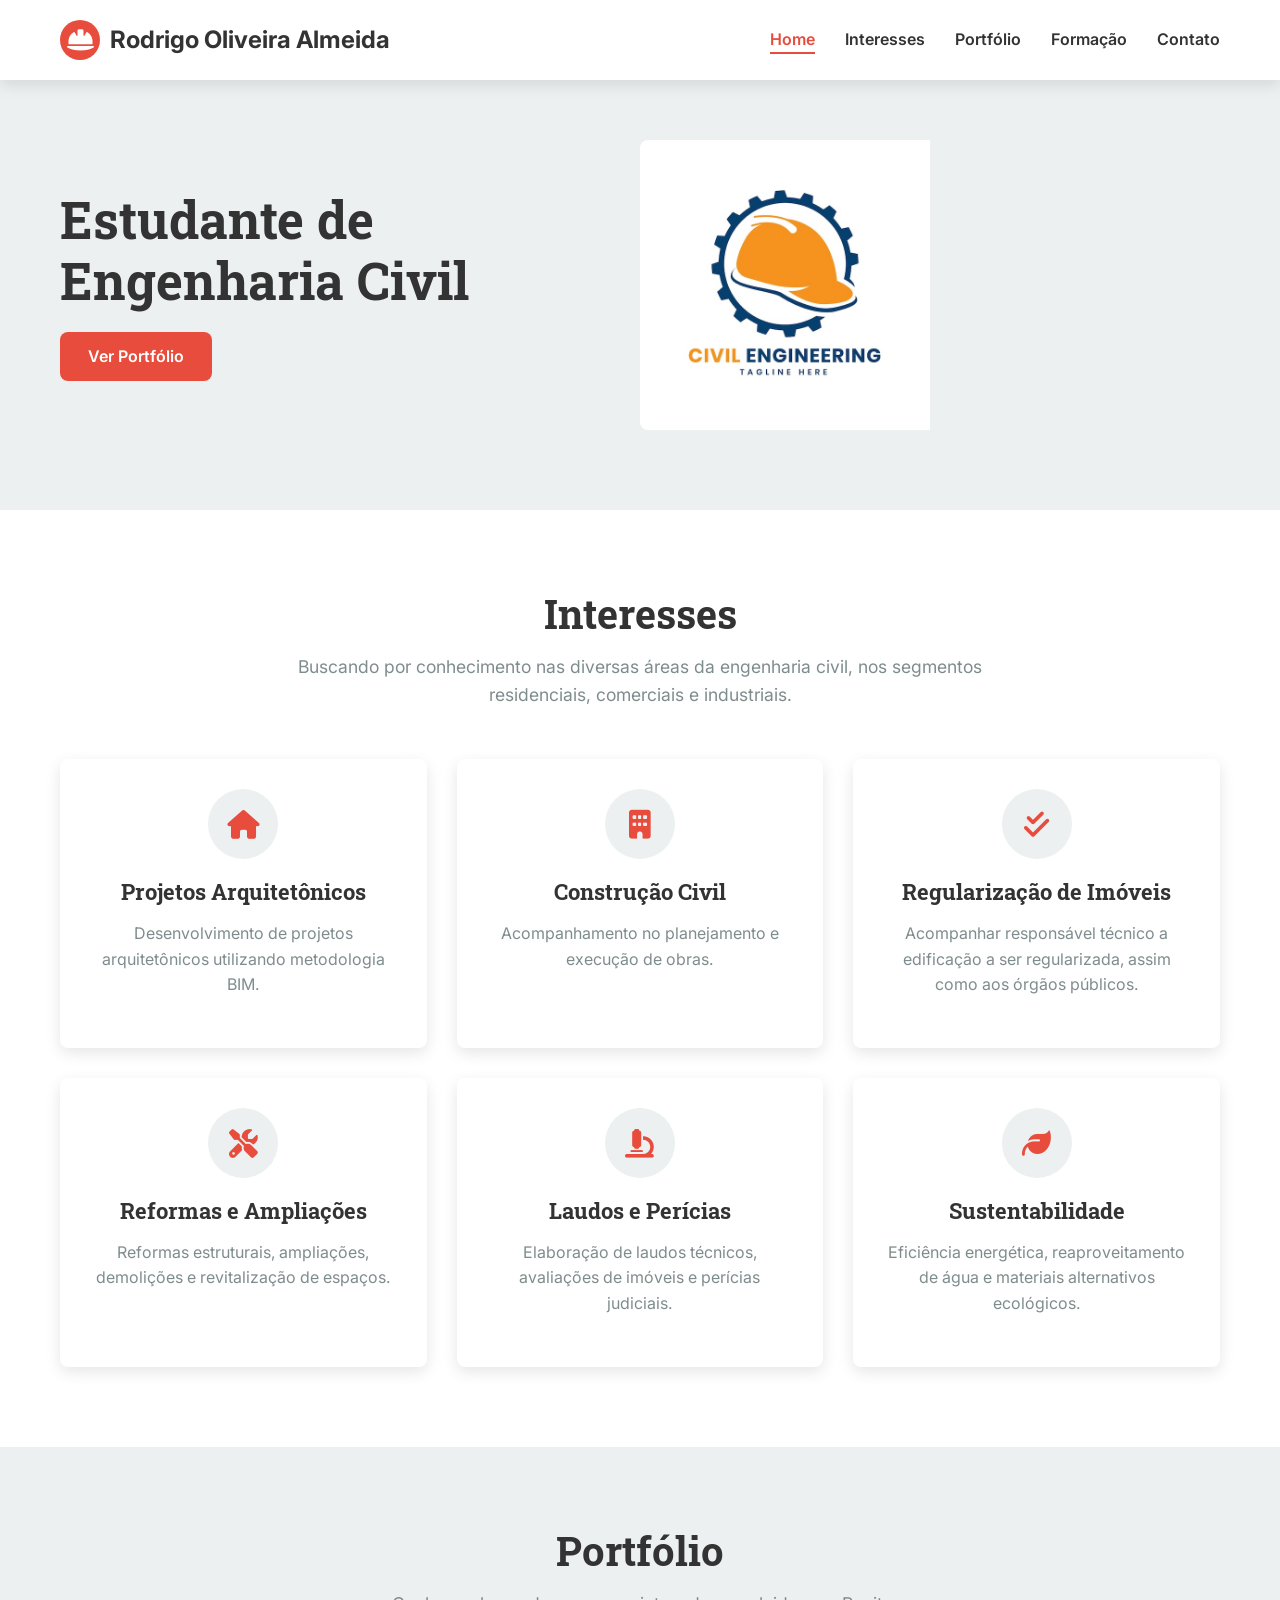
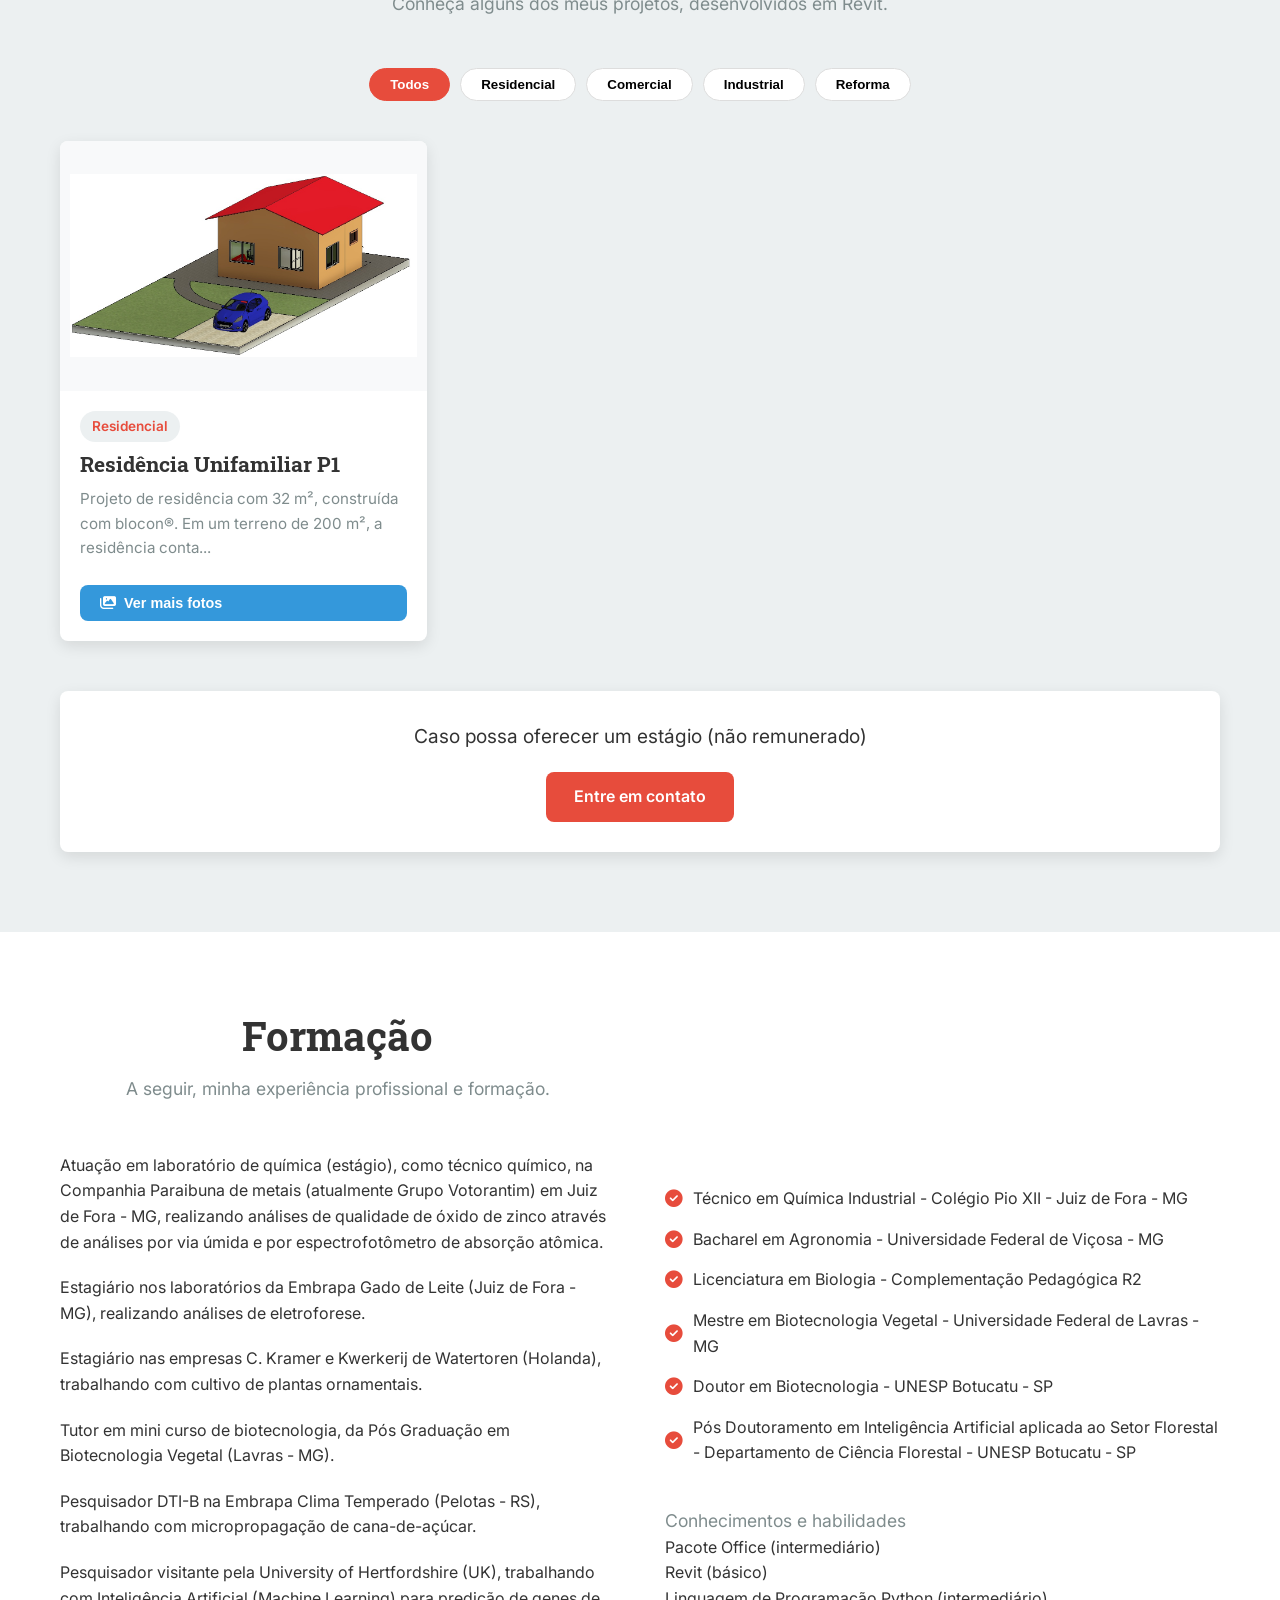
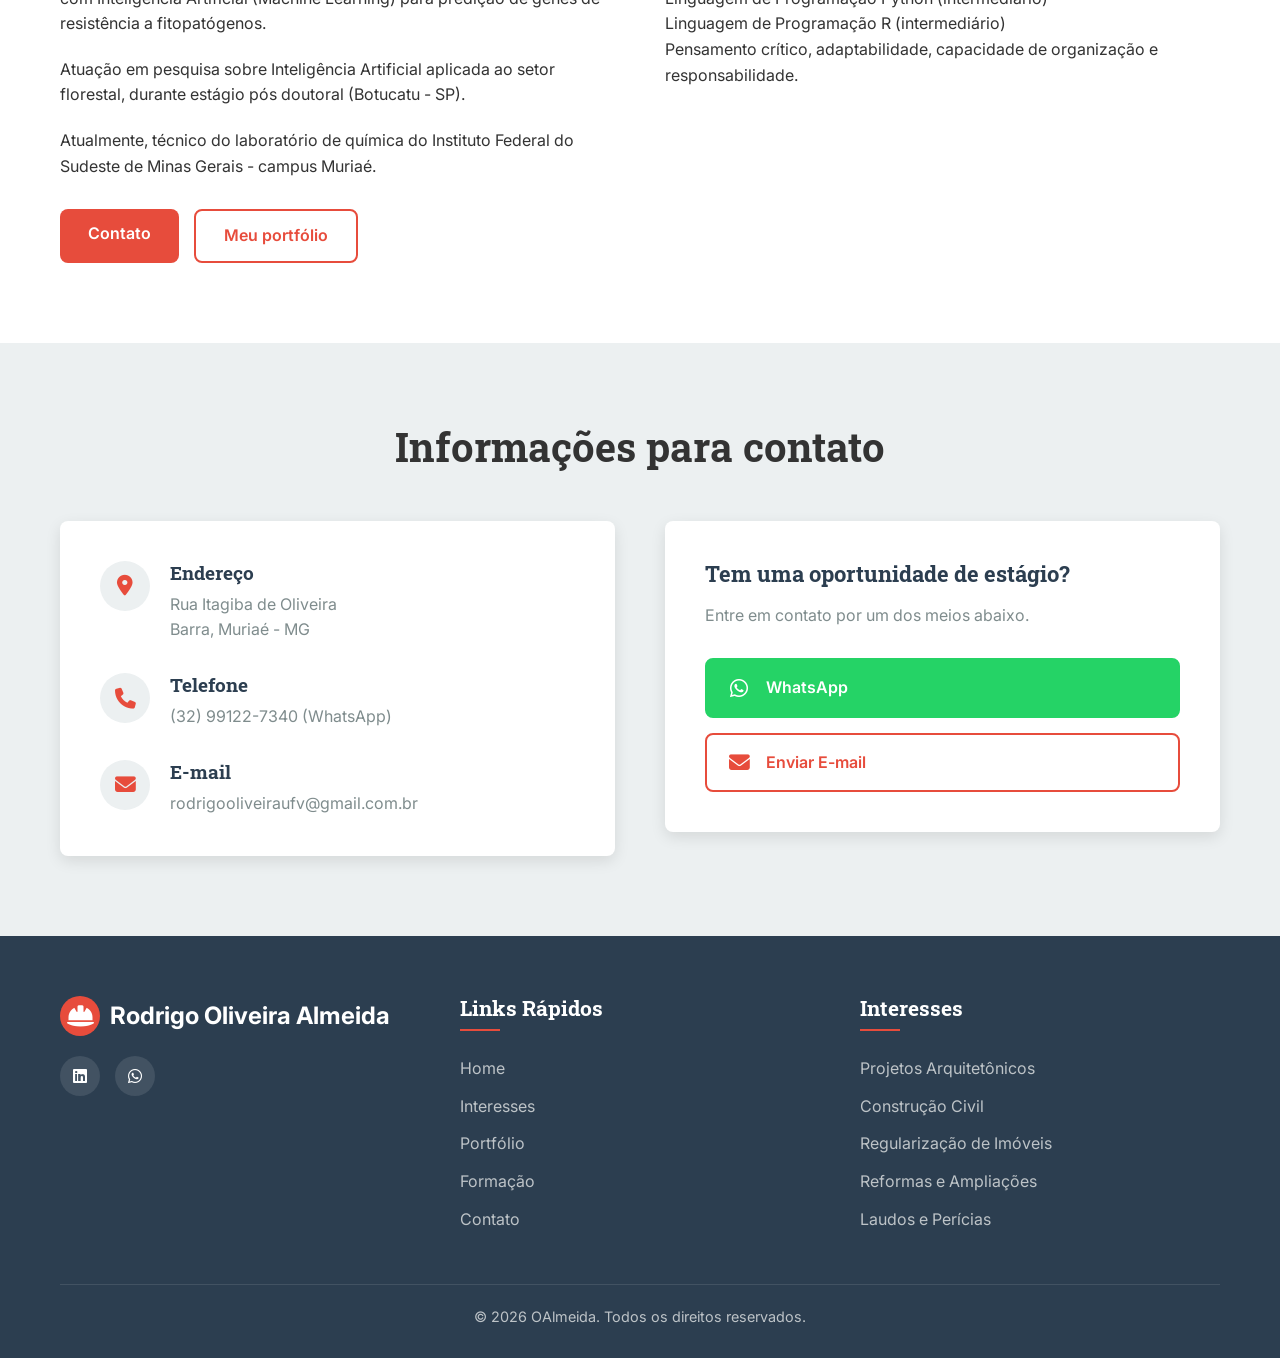
==== index.html @ 84f855a8 "Update index.html" ====
<!DOCTYPE html>
<html lang="pt-BR">

<head>
    <link rel="icon" href="favicon_site.svg" type="image/x-icon">
    <meta charset="UTF-8">
    <meta name="viewport" content="width=device-width, initial-scale=1.0">
    <title>Engenharia Civil Excellence | Soluções em Construção</title>
    <link rel="stylesheet" href="style.css">
    <link rel="stylesheet" href="https://cdnjs.cloudflare.com/ajax/libs/font-awesome/6.4.0/css/all.min.css">
    <link rel="preconnect" href="https://fonts.googleapis.com">
    <link rel="preconnect" href="https://fonts.gstatic.com" crossorigin>
    <link
        href="https://fonts.googleapis.com/css2?family=Inter:wght@300;400;500;600;700&family=Roboto+Slab:wght@400;500;600;700&display=swap"
        rel="stylesheet">
</head>

<body>
    <!-- Cabeçalho / Navegação -->
    <header>
        <nav class="navbar">
            <div class="container">
                <a href="index.html" class="logo">
                    <div class="logo-icon">
                        <i class="fas fa-hard-hat"></i>
                    </div>
                    <!-- <span class="logo-text">EngCivil<span class="logo-highlight">Excellence</span></span> -->
                    <span class="logo-text">Rodrigo Oliveira Almeida</span>
                </a>

                <button class="menu-toggle" id="menuToggle">
                    <i class="fas fa-bars"></i>
                </button>

                <ul class="nav-menu" id="navMenu">
                    <li><a href="#home" class="nav-link active">Home</a></li>
                    <!-- <li><a href="#servicos" class="nav-link">Serviços</a></li> -->
                    <li><a href="#servicos" class="nav-link">Interesses</a></li>
                    <li><a href="#portfolio" class="nav-link">Portfólio</a></li>
                    <!-- <li><a href="#sobre" class="nav-link">Sobre</a></li> -->
                    <li><a href="#sobre" class="nav-link">Formação</a></li>
                    <li><a href="#contato" class="nav-link">Contato</a></li>
                </ul>
            </div>
        </nav>
    </header>

    <!-- Seção Hero / Home -->
    <section id="home" class="hero">
        <div class="container">
            <div class="hero-content">
                <!-- <h1 class="hero-title">Excelência em <span class="highlight">Engenharia Civil</span></h1> -->
                <h1 class="hero-title">Estudante de Engenharia Civil</h1>
                <!-- <p class="hero-subtitle">Projetando, construindo e transformando espaços com precisão, qualidade e
                    inovação há mais de 15 anos.</p> -->
                <div class="hero-buttons">
                    <!-- <a href="#portfolio" class="btn btn-primary">Ver Projetos</a> -->
                    <a href="#portfolio" class="btn btn-primary">Ver Portfólio</a>
                    <!-- <a href="#contato" class="btn btn-secondary">Solicitar Orçamento</a> -->
                </div>
            </div>
            <div class="hero-image">
                <div class="image-frame">
                    <!-- <img src="assets/images/hero-bg.jpg" alt="Projeto de engenharia civil moderno"> -->
                    <img src="assets/images/hero-bg.jpg" alt="Imagem Principal">
                </div>
            </div>
        </div>
    </section>

    <!-- Seção Serviços -->
    <!-- Seção Interesses -->
    <section id="servicos" class="services">
        <div class="container">
            <div class="section-header">
                <!-- <h2 class="section-title">Nossos <span class="highlight">Serviços</span></h2> -->
                <h2 class="section-title">Interesses</span></h2>
                <!-- <p class="section-subtitle">Oferecemos soluções completas em engenharia civil para residências,
                    comércios e indústrias.</p> -->
                    <p class="section-subtitle">Buscando por conhecimento nas diversas áreas da engenharia civil, nos segmentos residenciais,
                    comerciais e industriais.</p>
            </div>

            <div class="services-grid">
                <div class="service-card">
                    <div class="service-icon">
                        <i class="fas fa-home"></i>
                    </div>
                    <h3 class="service-title">Projetos Arquitetônicos</h3>
                    <!-- <p class="service-description">Desenvolvimento de projetos arquitetônicos residenciais e comerciais
                        com foco em funcionalidade e estética.</p> -->
                    <p class="service-description">Desenvolvimento de projetos arquitetônicos utilizando metodologia BIM.</p>
                </div>

                <div class="service-card">
                    <div class="service-icon">
                        <i class="fas fa-building"></i>
                    </div>
                    <h3 class="service-title">Construção Civil</h3>
                    <!-- <p class="service-description">Execução de obras com qualidade, segurança e dentro dos prazos
                        estabelecidos, seguindo todas as normas técnicas.</p> -->
                    <p class="service-description">Acompanhamento no planejamento e execução de obras.</p>
                </div>

                <div class="service-card">
                    <div class="service-icon">
                        <i class="fas fa-check-double"></i>
                    </div>
                    <h3 class="service-title">Regularização de Imóveis</h3>
                    <!-- <p class="service-description">Regularização de imóveis junto aos órgãos públicos, incluindo
                        habite-se e alvarás de construção.</p> -->
                    <p class="service-description">Acompanhar responsável técnico a edificação a ser regularizada, assim como aos órgãos públicos.</p>
                </div>

                <div class="service-card">
                    <div class="service-icon">
                        <i class="fas fa-tools"></i>
                    </div>
                    <h3 class="service-title">Reformas e Ampliações</h3>
                    <!-- <p class="service-description">Reformas estruturais, ampliações e revitalização de espaços
                        existentes para melhor aproveitamento.</p> -->
                    <p class="service-description">Reformas estruturais, ampliações, demolições e revitalização de espaços.</p>
                </div>

                <div class="service-card">
                    <div class="service-icon">
                        <i class="fas fa-microscope"></i>
                    </div>
                    <h3 class="service-title">Laudos e Perícias</h3>
                    <!-- <p class="service-description">Elaboração de laudos técnicos, avaliações de imóveis e perícias
                        judiciais.</p> -->
                    <p class="service-description">Elaboração de laudos técnicos, avaliações de imóveis e perícias judiciais.</p>
                </div>

                <div class="service-card">
                    <div class="service-icon">
                        <i class="fas fa-leaf"></i>
                    </div>
                    <h3 class="service-title">Sustentabilidade</h3>
                    <!-- <p class="service-description">Projetos sustentáveis com foco em eficiência energética,
                        reaproveitamento de água e materiais ecológicos.</p> -->
                    <p class="service-description">Eficiência energética, reaproveitamento de água e materiais alternativos ecológicos.</p>
                </div>
            </div>
        </div>
    </section>

    <!-- Seção Portfólio -->
    <section id="portfolio" class="portfolio">
        <div class="container">
            <div class="section-header">
                <!-- <h2 class="section-title">Nosso <span class="highlight">Portfólio</span></h2> -->
                <h2 class="section-title">Portfólio</h2>
                <!-- <p class="section-subtitle">Conheça alguns dos nossos projetos recentes de engenharia civil e
                    construção.</p> -->
                <p class="section-subtitle">Conheça alguns dos meus projetos, desenvolvidos em Revit.</p>
            </div>

            <div class="portfolio-filter">
                <button class="filter-btn active" data-filter="all">Todos</button>
                <button class="filter-btn" data-filter="residencial">Residencial</button>
                <button class="filter-btn" data-filter="comercial">Comercial</button>
                <button class="filter-btn" data-filter="industrial">Industrial</button>
                <button class="filter-btn" data-filter="reforma">Reforma</button>
            </div>

            <div class="portfolio-grid" id="portfolioGrid">
                <!-- Os projetos serão carregados dinamicamente via JavaScript -->
            </div>

            <div class="portfolio-cta">
                <!-- <p>Interessado em ver mais projetos detalhados?</p> -->
                <p>Caso possa oferecer um estágio (não remunerado)</p>
                <a href="#contato" class="btn btn-primary">Entre em contato</a>
            </div>
        </div>
    </section>

    <!-- Seção Sobre -->
    <!-- Seção Formação -->
    <section id="sobre" class="about">
        <div class="container">
            <div class="about-content">

				<!-- lado esquerdo -->
                <div class="about-text">
                    <div class="section-header">
                        <!-- <h2 class="section-title">Formação <span class="highlight">Nós</span></h2> -->
                        <h2 class="section-title">Formação</h2>
                        <!-- <p class="section-subtitle">Expertise, compromisso e qualidade em cada projeto.</p> -->
                        <p class="section-subtitle">A seguir, minha experiência profissional e formação.</p>
                    </div>

                    <div class="about-details">
                        <!-- <p>A <strong>EngCivilExcellence</strong> é uma empresa especializada em engenharia civil com
                            mais de 15 anos de experiência no mercado. Nosso compromisso é transformar ideias em
                            realidade através de projetos bem planejados e executados com excelência.</p> -->
                        <!-- <p>Nossa equipe é formada por engenheiros civis altamente qualificados, com ampla experiência em
                            diferentes segmentos da construção civil, desde pequenas reformas até grandes
                            empreendimentos comerciais e industriais.</p> -->
                        <p>Atuação em laboratório de química (estágio), como técnico químico, na Companhia Paraibuna de metais 
                            (atualmente Grupo Votorantim) em Juiz de Fora - MG, realizando análises de qualidade de óxido 
                            de zinco através de análises por via úmida e por espectrofotômetro de absorção atômica.</p>

                        <p>Estagiário nos laboratórios da Embrapa Gado de Leite (Juiz de Fora - MG), realizando análises 
                            de eletroforese.</p>
                        
                        <p>Estagiário nas empresas C. Kramer e Kwerkerij de Watertoren (Holanda), trabalhando com cultivo 
                            de plantas ornamentais.</p>
                        
                        <p>Tutor em mini curso de biotecnologia, da Pós Graduação em Biotecnologia Vegetal (Lavras - MG).</p>

                        <p>Pesquisador DTI-B na Embrapa Clima Temperado (Pelotas - RS), trabalhando com micropropagação de cana-de-açúcar.</p>

                        <p>Pesquisador visitante pela University of Hertfordshire (UK), trabalhando com Inteligência Artificial 
                            (Machine Learning) para predição de genes de resistência a fitopatógenos.</p>
                        
                        <p>Atuação em pesquisa sobre Inteligência Artificial aplicada ao setor florestal, durante estágio 
                            pós doutoral (Botucatu - SP).</p>
                        
                        <p>Atualmente, técnico do laboratório de química do Instituto Federal do Sudeste de Minas Gerais - campus 
                            Muriaé.</p>

                        <!-- <div class="about-features">
                            <div class="feature">
                                <i class="fas fa-check-circle"></i>
                                <span>Mais de 150 projetos entregues</span>
                            </div>
                            <div class="feature">
                                <i class="fas fa-check-circle"></i>
                                <span>Equipe especializada e certificada</span>
                            </div>
                            <div class="feature">
                                <i class="fas fa-check-circle"></i>
                                <span>Equipe especializada e certificada</span>
                            </div>
                            <div class="feature">
                                <i class="fas fa-check-circle"></i>
                                <span>Compromisso com prazos e orçamentos</span>
                            </div>
                            <div class="feature">
                                <i class="fas fa-check-circle"></i>
                                <span>Soluções sustentáveis e inovadoras</span>
                            </div>
                            <div class="feature">
                                <i class="fas fa-check-circle"></i>
                                <span>Soluções sustentáveis e inovadoras</span>
                            </div>
                        </div> -->
						
                    </div>

                    <div class="about-cta">
                        <!-- <a href="#contato" class="btn btn-primary">Fale conosco</a> -->
                        <a href="#contato" class="btn btn-primary">Contato</a>
                        <a href="#portfolio" class="btn btn-secondary">Meu portfólio</a>
                    </div>
                </div>

				<!-- lado direito -->
                <div class="about-image">
                    <div class="image-frame">
                        <!-- <img src="assets/images/engineer-profile.jpg" alt="Engenheiro Civil"> -->
                        <!--
                        <div class="experience-badge">
                            <div class="years">15+</div>
                            <div class="years-text">Anos de Experiência</div>
                        </div> -->

						<!-- -->
						<div class="feature">
                                <i class="fas fa-check-circle"></i>
                                <span>Técnico em Química Industrial - Colégio Pio XII - Juiz de Fora - MG</span>
                        </div>
						<div class="feature">
                            <i class="fas fa-check-circle"></i>
                            <span>Bacharel em Agronomia - Universidade Federal de Viçosa - MG</span>
                        </div>
                        <div class="feature">
                            <i class="fas fa-check-circle"></i>
                            <span>Licenciatura em Biologia - Complementação Pedagógica R2</span>
                         </div>
                        <div class="feature">
                            <i class="fas fa-check-circle"></i>
                            <span>Mestre em Biotecnologia Vegetal - Universidade Federal de Lavras - MG</span>
                        </div>
                        <div class="feature">
                            <i class="fas fa-check-circle"></i>
                            <span>Doutor em Biotecnologia - UNESP Botucatu - SP</span>
                        </div>
                        <div class="feature">
                            <i class="fas fa-check-circle"></i>
                            <span>Pós Doutoramento em Inteligência Artificial aplicada ao Setor Florestal - Departamento de Ciência Florestal - UNESP Botucatu - SP</span>
                        </div>

						</br>

						<p class="section-subtitle">Conhecimentos e habilidades</p>
						<ol>
							<li>Pacote Office (intermediário)</li>
							<li>Revit (básico)</li>
							<li>Linguagem de Programação Python (intermediário)</li>
							<li>Linguagem de Programação R (intermediário)</li>
							<li>Pensamento crítico, adaptabilidade, capacidade de organização e responsabilidade.</li>
						</ol>
                    </div>
                </div>
				
            </div>
        </div>
    </section>

    <!-- Seção Contato - Versão Enxuta -->
    <section id="contato" class="contact">
        <div class="container">
            <div class="section-header">
                <!-- <h2 class="section-title">Entre em <span class="highlight">Contato</span></h2> -->
                <h2 class="section-title">Informações para contato</h2>
                <!--<p class="section-subtitle">Tem um projeto em mente? Entre em contato e vamos conversar!</p> -->
            </div>

            <div class="contact-grid">
                <div class="contact-info">
                    <div class="contact-item">
                        <div class="contact-icon">
                            <i class="fas fa-map-marker-alt"></i>
                        </div>
                        <div class="contact-details">
                            <h3>Endereço</h3>
                            <p>Rua Itagiba de Oliveira<br>Barra, Muriaé - MG</p>
                        </div>
                    </div>

                    <div class="contact-item">
                        <div class="contact-icon">
                            <i class="fas fa-phone"></i>
                        </div>
                        <div class="contact-details">
                            <h3>Telefone</h3>
                            <p>(32) 99122-7340 (WhatsApp)</p>
                        </div>
                    </div>

                    <div class="contact-item">
                        <div class="contact-icon">
                            <i class="fas fa-envelope"></i>
                        </div>
                        <div class="contact-details">
                            <h3>E-mail</h3>
                            <p>rodrigooliveiraufv@gmail.com.br</p>
                        </div>
                    </div>
                </div>

                <div class="contact-action">
                    <!-- <h3>Como podemos ajudar?</h3> -->
                    <h3>Tem uma oportunidade de estágio?</h3>
                    <!-- <p>Entre em contato por um dos meios abaixo para solicitar um orçamento ou tirar dúvidas sobre
                        nossos serviços.</p> -->
                    <p>Entre em contato por um dos meios abaixo.</p>

                    <div class="action-buttons">
                        <!--
                        <a href="tel:+551134567890" class="action-btn phone-btn">
                            <i class="fas fa-phone"></i>
                            <span>Ligar Agora</span>
                        </a>
			-->

                        <a href="https://wa.me/553299
                        1227340" target="_blank" class="action-btn whatsapp-btn">
                            <i class="fab fa-whatsapp"></i>
                            <span>WhatsApp</span>
                        </a>

                        <a href="mailto:rodrigooliveiraufv@gmail.com.br" class="action-btn email-btn">
                            <i class="fas fa-envelope"></i>
                            <span>Enviar E-mail</span>
                        </a>
                    </div>
                </div>
            </div>
        </div>
    </section>

    <!-- Rodapé -->
    <footer>
        <div class="container">
            <div class="footer-content">
                <div class="footer-col">
                    <a href="index.html" class="logo">
                        <div class="logo-icon">
                            <i class="fas fa-hard-hat"></i>
                        </div>
                        <!-- <span class="logo-text">EngCivil<span class="logo-highlight">Excellence</span></span> -->
                        <span class="logo-text">Rodrigo Oliveira Almeida</span>
                    </a>
                    <!-- <p class="footer-description">Excelência em engenharia civil e construção, transformando ideias em
                        realidade com qualidade e inovação.</p> -->
                    <div class="social-links">
                        <a href="https://br.linkedin.com/in/rodrigo-de-oliveira-almeida-b9b1291aa" target="_blank"><i class="fab fa-linkedin"></i></a>
                        <!--<a href="#"><i class="fab fa-instagram"></i></a>
                        <a href="#"><i class="fab fa-facebook"></i></a> -->
                        <a href="https://wa.me/5532991227340" target="_blank"><i class="fab fa-whatsapp"></i></a>
                    </div>
                </div>

                <div class="footer-col">
                    <h3>Links Rápidos</h3>
                    <ul class="footer-links">
                        <li><a href="#home">Home</a></li>
                        <li><a href="#servicos">Interesses</a></li>
                        <li><a href="#portfolio">Portfólio</a></li>
                        <!-- <li><a href="#sobre">Sobre</a></li> -->
                        <li><a href="#sobre">Formação</a></li>
                        <li><a href="#contato">Contato</a></li>
                    </ul>
                </div>

                <div class="footer-col">
                    <!-- <h3>Serviços</h3> -->
                    <h3>Interesses</h3>
                    <ul class="footer-links">
                        <li><a href="#servicos">Projetos Arquitetônicos</a></li>
                        <li><a href="#servicos">Construção Civil</a></li>
                        <li><a href="#servicos">Regularização de Imóveis</a></li>
                        <li><a href="#servicos">Reformas e Ampliações</a></li>
                        <li><a href="#servicos">Laudos e Perícias</a></li>
                    </ul>
                </div>
            </div>

            <div class="footer-bottom">
                <p>&copy; 2026 OAlmeida. Todos os direitos reservados.</p>
                <!-- <p>Desenvolvido com <i class="fas fa-heart"></i> para a comunidade de engenharia civil</p> -->
            </div>
        </div>
    </footer>

    <!-- Botão para voltar ao topo -->
    <a href="#home" class="back-to-top" id="backToTop">
        <i class="fas fa-chevron-up"></i>
    </a>

    <!-- Modal de Projeto -->
    <div class="modal" id="projectModal">
        <div class="modal-content">
            <span class="close-modal">&times;</span>
            <div class="modal-header">
                <h2 id="modalTitle">Residência Unifamiliar P1</h2>
                <span class="modal-category" id="modalCategory">Residencial</span>
            </div>

            <div class="modal-body">
                <!-- Galeria de imagens -->
                <div class="modal-gallery">
                    <div class="main-image">
                        <img id="modalMainImage" src="assets/images/projetos/modelo_1/imagem1.jpg" alt="Imagem principal">
                    </div>
                    <div class="thumbnail-grid" id="thumbnailGrid">
                        <!-- As miniaturas serão geradas via JavaScript -->
                    </div>
                </div>

                <!-- Descrição do projeto -->
                <div class="modal-description">
                    <h3>Descrição do Projeto</h3>
                    <p id="modalDescription">Projeto de residência com 32 m², construída com blocon®. Em um terreno de 200 m², a residência conta com 1 quarto, 
						sala-cozinha integrada, lavanderia, área gramada e garagem.</p>

                    <div class="project-details">
                        <!-- Detalhes serão preenchidos via JavaScript -->
                    </div>
                </div>
            </div>
        </div>
    </div>

    <script src="script.js"></script>
</body>

</html>
---- style.css ----
/* Reset e configurações globais */
* {
    margin: 0;
    padding: 0;
    box-sizing: border-box;
}

:root {
    --primary-color: #2c3e50;
    --secondary-color: #e74c3c;
    --accent-color: #3498db;
    --light-color: #f9f9f9;
    --dark-color: #2c3e50;
    --gray-color: #7f8c8d;
    --light-gray: #ecf0f1;
    --shadow: 0 5px 15px rgba(0, 0, 0, 0.1);
    --transition: all 0.3s ease;
    --border-radius: 8px;
}

html {
    scroll-behavior: smooth;
}

body {
    font-family: 'Inter', sans-serif;
    line-height: 1.6;
    color: #333;
    background-color: #fff;
}

body.modal-open {
    overflow: hidden;
}

.container {
    width: 100%;
    max-width: 1200px;
    margin: 0 auto;
    padding: 0 20px;
}

section {
    padding: 80px 0;
}

h1, h2, h3, h4 {
    font-family: 'Roboto Slab', serif;
    font-weight: 700;
    line-height: 1.2;
    margin-bottom: 15px;
}

p {
    margin-bottom: 20px;
}

a {
    text-decoration: none;
    color: inherit;
}

ul {
    list-style: none;
}

.highlight {
    color: var(--secondary-color);
}

.btn {
    display: inline-block;
    padding: 12px 28px;
    border-radius: var(--border-radius);
    font-weight: 600;
    text-align: center;
    cursor: pointer;
    transition: var(--transition);
    border: none;
    font-size: 16px;
}

.btn-primary {
    background-color: var(--secondary-color);
    color: white;
}

.btn-primary:hover {
    background-color: #c0392b;
    transform: translateY(-3px);
}

.btn-secondary {
    background-color: transparent;
    color: var(--secondary-color);
    border: 2px solid var(--secondary-color);
}

.btn-secondary:hover {
    background-color: var(--secondary-color);
    color: white;
    transform: translateY(-3px);
}

.btn-block {
    display: block;
    width: 100%;
}

.section-header {
    text-align: center;
    margin-bottom: 50px;
}

.section-title {
    font-size: 2.5rem;
    margin-bottom: 15px;
}

.section-subtitle {
    font-size: 1.1rem;
    color: var(--gray-color);
    max-width: 700px;
    margin: 0 auto;
}

/* Header e Navegação */
header {
    position: fixed;
    top: 0;
    left: 0;
    width: 100%;
    z-index: 1000;
    background-color: white;
    box-shadow: var(--shadow);
}

.navbar {
    padding: 20px 0;
}

.navbar .container {
    display: flex;
    justify-content: space-between;
    align-items: center;
}

.logo {
    display: flex;
    align-items: center;
    font-size: 1.5rem;
    font-weight: 700;
}

.logo-icon {
    background-color: var(--secondary-color);
    color: white;
    width: 40px;
    height: 40px;
    border-radius: 50%;
    display: flex;
    align-items: center;
    justify-content: center;
    margin-right: 10px;
}

.logo-highlight {
    color: var(--secondary-color);
}

.nav-menu {
    display: flex;
}

.nav-menu li {
    margin-left: 30px;
}

.nav-link {
    font-weight: 600;
    position: relative;
    padding: 5px 0;
    transition: var(--transition);
}

.nav-link::after {
    content: '';
    position: absolute;
    bottom: 0;
    left: 0;
    width: 0;
    height: 2px;
    background-color: var(--secondary-color);
    transition: var(--transition);
}

.nav-link:hover::after,
.nav-link.active::after {
    width: 100%;
}

.nav-link:hover,
.nav-link.active {
    color: var(--secondary-color);
}

.menu-toggle {
    display: none;
    background: none;
    border: none;
    font-size: 1.5rem;
    cursor: pointer;
    color: var(--dark-color);
}

/* Seção Hero */
.hero {
    padding-top: 140px;
    padding-bottom: 80px;
    background-color: var(--light-gray);
    overflow: hidden;
}

.hero .container {
    display: flex;
    align-items: center;
    justify-content: space-between;
}

.hero-content {
    flex: 1;
    max-width: 600px;
}

.hero-title {
    font-size: 3.2rem;
    margin-bottom: 20px;
}

.hero-subtitle {
    font-size: 1.2rem;
    color: var(--gray-color);
    margin-bottom: 30px;
}

.hero-buttons {
    display: flex;
    gap: 15px;
}

.hero-image {
    flex: 1;
    display: flex;
    justify-content: flex-end;
}

.image-frame {
    position: relative;
    overflow: hidden;
    border-radius: var(--border-radius);
}

.image-frame img {
    width: 50%;
    height: auto;
    display: block;
    transition: var(--transition);
}

.image-frame:hover img {
    transform: scale(1.05);
}

/* Seção Serviços */
.services {
    background-color: white;
}

.services-grid {
    display: grid;
    grid-template-columns: repeat(auto-fill, minmax(350px, 1fr));
    gap: 30px;
}

.service-card {
    background-color: white;
    border-radius: var(--border-radius);
    padding: 30px;
    box-shadow: var(--shadow);
    transition: var(--transition);
    text-align: center;
}

.service-card:hover {
    transform: translateY(-10px);
    box-shadow: 0 15px 30px rgba(0, 0, 0, 0.15);
}

.service-icon {
    width: 70px;
    height: 70px;
    background-color: var(--light-gray);
    border-radius: 50%;
    display: flex;
    align-items: center;
    justify-content: center;
    margin: 0 auto 20px;
    color: var(--secondary-color);
    font-size: 1.8rem;
}

.service-title {
    font-size: 1.4rem;
    margin-bottom: 15px;
}

.service-description {
    color: var(--gray-color);
}

/* Seção Portfólio */
.portfolio {
    background-color: var(--light-gray);
}

.portfolio-filter {
    display: flex;
    justify-content: center;
    flex-wrap: wrap;
    gap: 10px;
    margin-bottom: 40px;
}

.filter-btn {
    padding: 8px 20px;
    background-color: white;
    border: 1px solid #ddd;
    border-radius: 30px;
    cursor: pointer;
    transition: var(--transition);
    font-weight: 600;
}

.filter-btn.active,
.filter-btn:hover {
    background-color: var(--secondary-color);
    color: white;
    border-color: var(--secondary-color);
}

.portfolio-grid {
    display: grid;
    grid-template-columns: repeat(auto-fill, minmax(350px, 1fr));
    gap: 30px;
    margin-bottom: 50px;
}

.portfolio-item {
    border-radius: var(--border-radius);
    overflow: hidden;
    box-shadow: var(--shadow);
    background-color: white;
    transition: var(--transition);
    cursor: pointer;
    display: flex;
    flex-direction: column;
}

.portfolio-item:hover {
    transform: translateY(-10px);
    box-shadow: 0 15px 30px rgba(0, 0, 0, 0.15);
}

.portfolio-img {
    height: 250px;
    overflow: hidden;
    display: flex;
    align-items: center;
    justify-content: center;
    background-color: #f8f9fa;
}

.portfolio-img img {
    width: 100%;
    height: 100%;
    object-fit: contain; /* Alterado de 'cover' para 'contain' */
    transition: var(--transition);
    padding: 10px;
}

.portfolio-item:hover .portfolio-img img {
    transform: scale(1.05);
}

.portfolio-info {
    padding: 20px;
    flex: 1;
    display: flex;
    flex-direction: column;
}

.portfolio-category {
    display: inline-block;
    background-color: var(--light-gray);
    color: var(--secondary-color);
    padding: 5px 12px;
    border-radius: 30px;
    font-size: 0.85rem;
    font-weight: 600;
    margin-bottom: 10px;
    align-self: flex-start;
}

.portfolio-title {
    font-size: 1.3rem;
    margin-bottom: 10px;
}

.portfolio-description {
    color: var(--gray-color);
    font-size: 0.95rem;
    margin-bottom: 15px;
    flex: 1;
}

.portfolio-cta {
    text-align: center;
    padding: 30px;
    background-color: white;
    border-radius: var(--border-radius);
    box-shadow: var(--shadow);
}

.portfolio-cta p {
    font-size: 1.2rem;
    margin-bottom: 20px;
}

/* Botão Ver Mais Fotos */
.btn-view-more {
    display: inline-flex;
    align-items: center;
    gap: 8px;
    background-color: var(--accent-color);
    color: white;
    border: none;
    padding: 10px 20px;
    border-radius: var(--border-radius);
    font-size: 0.9rem;
    font-weight: 600;
    cursor: pointer;
    transition: var(--transition);
    margin-top: 10px;
}

.btn-view-more:hover {
    background-color: #2980b9;
    transform: translateY(-2px);
}

/* Seção Sobre */
.about-content {
    display: flex;
    align-items: center;
    gap: 50px;
}

.about-text {
    flex: 1;
}

.about-image {
    flex: 1;
}

.about-details p {
    margin-bottom: 20px;
}

.about-features {
    margin: 30px 0;
}

.feature {
    display: flex;
    align-items: center;
    margin-bottom: 15px;
}

.feature i {
    color: var(--secondary-color);
    margin-right: 10px;
    font-size: 1.1rem;
}

.about-cta {
    display: flex;
    gap: 15px;
    margin-top: 30px;
}

.experience-badge {
    position: absolute;
    bottom: 20px;
    right: 20px;
    background-color: var(--secondary-color);
    color: white;
    width: 100px;
    height: 100px;
    border-radius: 50%;
    display: flex;
    flex-direction: column;
    align-items: center;
    justify-content: center;
    box-shadow: var(--shadow);
}

.years {
    font-size: 2rem;
    font-weight: 700;
    line-height: 1;
}

.years-text {
    font-size: 0.8rem;
    text-align: center;
    margin-top: 5px;
}

/* Seção Contato - Versão Enxuta */
.contact {
    background-color: var(--light-gray);
}

.contact-grid {
    display: grid;
    grid-template-columns: 1fr 1fr;
    gap: 50px;
    align-items: start;
}

.contact-info {
    background-color: white;
    border-radius: var(--border-radius);
    padding: 40px;
    box-shadow: var(--shadow);
}

.contact-item {
    display: flex;
    align-items: flex-start;
    margin-bottom: 30px;
}

.contact-item:last-child {
    margin-bottom: 0;
}

.contact-icon {
    width: 50px;
    height: 50px;
    background-color: var(--light-gray);
    border-radius: 50%;
    display: flex;
    align-items: center;
    justify-content: center;
    color: var(--secondary-color);
    font-size: 1.3rem;
    margin-right: 20px;
    flex-shrink: 0;
}

.contact-details h3 {
    font-size: 1.2rem;
    margin-bottom: 8px;
    color: var(--dark-color);
}

.contact-details p {
    color: var(--gray-color);
    line-height: 1.6;
    margin-bottom: 0;
}

.contact-action {
    background-color: white;
    border-radius: var(--border-radius);
    padding: 40px;
    box-shadow: var(--shadow);
}

.contact-action h3 {
    font-size: 1.4rem;
    margin-bottom: 15px;
    color: var(--dark-color);
}

.contact-action p {
    color: var(--gray-color);
    margin-bottom: 30px;
}

.action-buttons {
    display: flex;
    flex-direction: column;
    gap: 15px;
}

.action-btn {
    display: flex;
    align-items: center;
    padding: 15px 20px;
    border-radius: var(--border-radius);
    text-decoration: none;
    transition: var(--transition);
    border: 2px solid transparent;
}

.action-btn i {
    font-size: 1.3rem;
    margin-right: 15px;
    width: 24px;
    text-align: center;
}

.action-btn span {
    font-weight: 600;
    font-size: 1rem;
}

.phone-btn {
    background-color: var(--secondary-color);
    color: white;
}

.phone-btn:hover {
    background-color: #c0392b;
    transform: translateY(-3px);
}

.whatsapp-btn {
    background-color: #25D366;
    color: white;
    border-color: #25D366;
}

.whatsapp-btn:hover {
    background-color: #1da851;
    transform: translateY(-3px);
}

.email-btn {
    background-color: transparent;
    color: var(--secondary-color);
    border-color: var(--secondary-color);
}

.email-btn:hover {
    background-color: var(--secondary-color);
    color: white;
    transform: translateY(-3px);
}

/* Footer */
footer {
    background-color: var(--dark-color);
    color: white;
    padding: 60px 0 20px;
}

.footer-content {
    display: grid;
    grid-template-columns: repeat(auto-fit, minmax(250px, 1fr));
    gap: 40px;
    margin-bottom: 40px;
}

.footer-description {
    color: #bdc3c7;
    margin: 20px 0;
}

.social-links {
    display: flex;
    gap: 15px;
    margin-top: 20px;
}

.social-links a {
    display: inline-flex;
    align-items: center;
    justify-content: center;
    width: 40px;
    height: 40px;
    background-color: rgba(255, 255, 255, 0.1);
    border-radius: 50%;
    transition: var(--transition);
}

.social-links a:hover {
    background-color: var(--secondary-color);
    transform: translateY(-3px);
}

.footer-col h3 {
    font-size: 1.3rem;
    margin-bottom: 25px;
    position: relative;
    padding-bottom: 10px;
}

.footer-col h3::after {
    content: '';
    position: absolute;
    bottom: 0;
    left: 0;
    width: 40px;
    height: 2px;
    background-color: var(--secondary-color);
}

.footer-links li {
    margin-bottom: 12px;
}

.footer-links a {
    color: #bdc3c7;
    transition: var(--transition);
}

.footer-links a:hover {
    color: var(--secondary-color);
    padding-left: 5px;
}

.footer-bottom {
    border-top: 1px solid rgba(255, 255, 255, 0.1);
    padding-top: 20px;
    text-align: center;
    color: #bdc3c7;
    font-size: 0.9rem;
}

.footer-bottom p {
    margin-bottom: 10px;
}

.footer-bottom i {
    color: var(--secondary-color);
    margin: 0 5px;
}

/* Botão para voltar ao topo */
.back-to-top {
    position: fixed;
    bottom: 30px;
    right: 30px;
    width: 50px;
    height: 50px;
    background-color: var(--secondary-color);
    color: white;
    border-radius: 50%;
    display: flex;
    align-items: center;
    justify-content: center;
    font-size: 1.2rem;
    opacity: 0;
    visibility: hidden;
    transition: var(--transition);
    z-index: 999;
    box-shadow: var(--shadow);
}

.back-to-top.visible {
    opacity: 1;
    visibility: visible;
}

.back-to-top:hover {
    background-color: #c0392b;
    transform: translateY(-5px);
}

/* Modal de Projeto */
.modal {
    display: none;
    position: fixed;
    top: 0;
    left: 0;
    width: 100%;
    height: 100%;
    background-color: rgba(0, 0, 0, 0.9);
    z-index: 1100;
    align-items: center;
    justify-content: center;
    padding: 20px;
    overflow-y: auto;
}

.modal-content {
    background-color: white;
    border-radius: var(--border-radius);
    width: 100%;
    max-width: 1200px;
    max-height: 90vh;
    overflow-y: auto;
    position: relative;
    animation: modalFadeIn 0.3s ease;
}

@keyframes modalFadeIn {
    from {
        opacity: 0;
        transform: translateY(-20px);
    }
    to {
        opacity: 1;
        transform: translateY(0);
    }
}

.close-modal {
    position: absolute;
    top: 20px;
    right: 20px;
    font-size: 28px;
    color: var(--dark-color);
    cursor: pointer;
    z-index: 10;
    width: 40px;
    height: 40px;
    display: flex;
    align-items: center;
    justify-content: center;
    background-color: white;
    border-radius: 50%;
    box-shadow: var(--shadow);
    transition: var(--transition);
}

.close-modal:hover {
    color: var(--secondary-color);
    transform: rotate(90deg);
}

.modal-header {
    padding: 30px 30px 20px;
    border-bottom: 1px solid #eee;
}

.modal-header h2 {
    margin-bottom: 10px;
    color: var(--dark-color);
}

.modal-category {
    display: inline-block;
    background-color: var(--light-gray);
    color: var(--secondary-color);
    padding: 5px 15px;
    border-radius: 30px;
    font-size: 0.9rem;
    font-weight: 600;
}

.modal-body {
    padding: 30px;
}

.modal-gallery {
    margin-bottom: 30px;
}

.main-image {
    width: 100%;
    height: 400px;
    border-radius: var(--border-radius);
    overflow: hidden;
    margin-bottom: 20px;
    box-shadow: var(--shadow);
    display: flex;
    align-items: center;
    justify-content: center;
    background-color: #f8f9fa;
}

.main-image img {
    width: auto;
    max-width: 100%;
    height: auto;
    max-height: 100%;
    object-fit: contain;
    transition: transform 0.5s ease;
}

.main-image:hover img {
    transform: scale(1.02);
}

.thumbnail-grid {
    display: grid;
    grid-template-columns: repeat(auto-fill, minmax(100px, 1fr));
    gap: 10px;
}

.thumbnail {
    height: 80px;
    border-radius: 8px;
    overflow: hidden;
    cursor: pointer;
    border: 3px solid transparent;
    transition: var(--transition);
    display: flex;
    align-items: center;
    justify-content: center;
    background-color: #f8f9fa;
}

.thumbnail:hover {
    transform: translateY(-3px);
    box-shadow: 0 5px 15px rgba(0, 0, 0, 0.2);
}

.thumbnail.active {
    border-color: var(--secondary-color);
}

.thumbnail img {
    width: auto;
    max-width: 100%;
    height: auto;
    max-height: 100%;
    object-fit: contain;
    display: block;
}

.modal-description h3 {
    margin-bottom: 15px;
    color: var(--dark-color);
}

.modal-description p {
    color: var(--gray-color);
    margin-bottom: 25px;
}

.project-details {
    display: grid;
    grid-template-columns: repeat(auto-fill, minmax(200px, 1fr));
    gap: 20px;
    background-color: var(--light-gray);
    padding: 25px;
    border-radius: var(--border-radius);
}

.detail-item {
    display: flex;
    align-items: center;
    gap: 15px;
}

.detail-item i {
    font-size: 1.5rem;
    color: var(--secondary-color);
    width: 40px;
    height: 40px;
    background-color: white;
    border-radius: 50%;
    display: flex;
    align-items: center;
    justify-content: center;
}

.detail-item h4 {
    font-size: 0.9rem;
    margin-bottom: 5px;
    color: var(--gray-color);
}

.detail-item p {
    margin-bottom: 0;
    font-weight: 600;
    color: var(--dark-color);
}

/* Responsividade */
@media (max-width: 992px) {
    .hero .container {
        flex-direction: column;
        text-align: center;
    }
    
    .hero-content {
        margin-bottom: 50px;
    }
    
    .hero-buttons {
        justify-content: center;
    }
    
    .about-content {
        flex-direction: column;
    }
    
    .about-text, .about-image {
        width: 100%;
    }
    
    .about-image {
        order: -1;
    }
    
    .services-grid,
    .portfolio-grid {
        grid-template-columns: repeat(auto-fill, minmax(300px, 1fr));
    }
    
    .contact-grid {
        grid-template-columns: 1fr;
        gap: 30px;
    }
}

@media (max-width: 768px) {
    .section-title {
        font-size: 2rem;
    }
    
    .hero-title {
        font-size: 2.5rem;
    }
    
    .menu-toggle {
        display: block;
    }
    
    .nav-menu {
        position: fixed;
        top: 80px;
        left: -100%;
        flex-direction: column;
        background-color: white;
        width: 100%;
        text-align: center;
        transition: var(--transition);
        box-shadow: var(--shadow);
        padding: 20px 0;
        z-index: 1000;
    }
    
    .nav-menu.active {
        left: 0;
    }
    
    .nav-menu li {
        margin: 15px 0;
    }
    
    .portfolio-filter {
        gap: 5px;
    }
    
    .filter-btn {
        padding: 6px 15px;
        font-size: 0.9rem;
    }
    
    .about-cta {
        flex-direction: column;
    }
    
    .contact-info,
    .contact-action {
        padding: 30px;
    }
    
    .main-image {
        height: 250px;
    }
    
    .thumbnail-grid {
        grid-template-columns: repeat(4, 1fr);
    }
    
    .project-details {
        grid-template-columns: repeat(2, 1fr);
    }
}

@media (max-width: 576px) {
    section {
        padding: 60px 0;
    }
    
    .hero {
        padding-top: 120px;
    }
    
    .services-grid,
    .portfolio-grid {
        grid-template-columns: 1fr;
    }
    
    .hero-buttons {
        flex-direction: column;
        align-items: center;
    }
    
    .contact-item {
        flex-direction: column;
        text-align: center;
        align-items: center;
    }
    
    .contact-icon {
        margin-right: 0;
        margin-bottom: 15px;
    }
    
    .action-btn {
        justify-content: center;
    }
    
    .thumbnail-grid {
        grid-template-columns: repeat(3, 1fr);
    }
    
    .project-details {
        grid-template-columns: 1fr;
    }
    
    .modal-header h2 {
        font-size: 1.5rem;
    }
}

/* Melhorias para imagens de diferentes proporções */
.portfolio-img.landscape img {
    max-height: 100%;
    width: auto;
    max-width: 100%;
}

.portfolio-img.portrait img {
    max-width: 100%;
    height: auto;
    max-height: 100%;
}

.portfolio-img.square img {
    max-width: 80%;
    max-height: 80%;
}
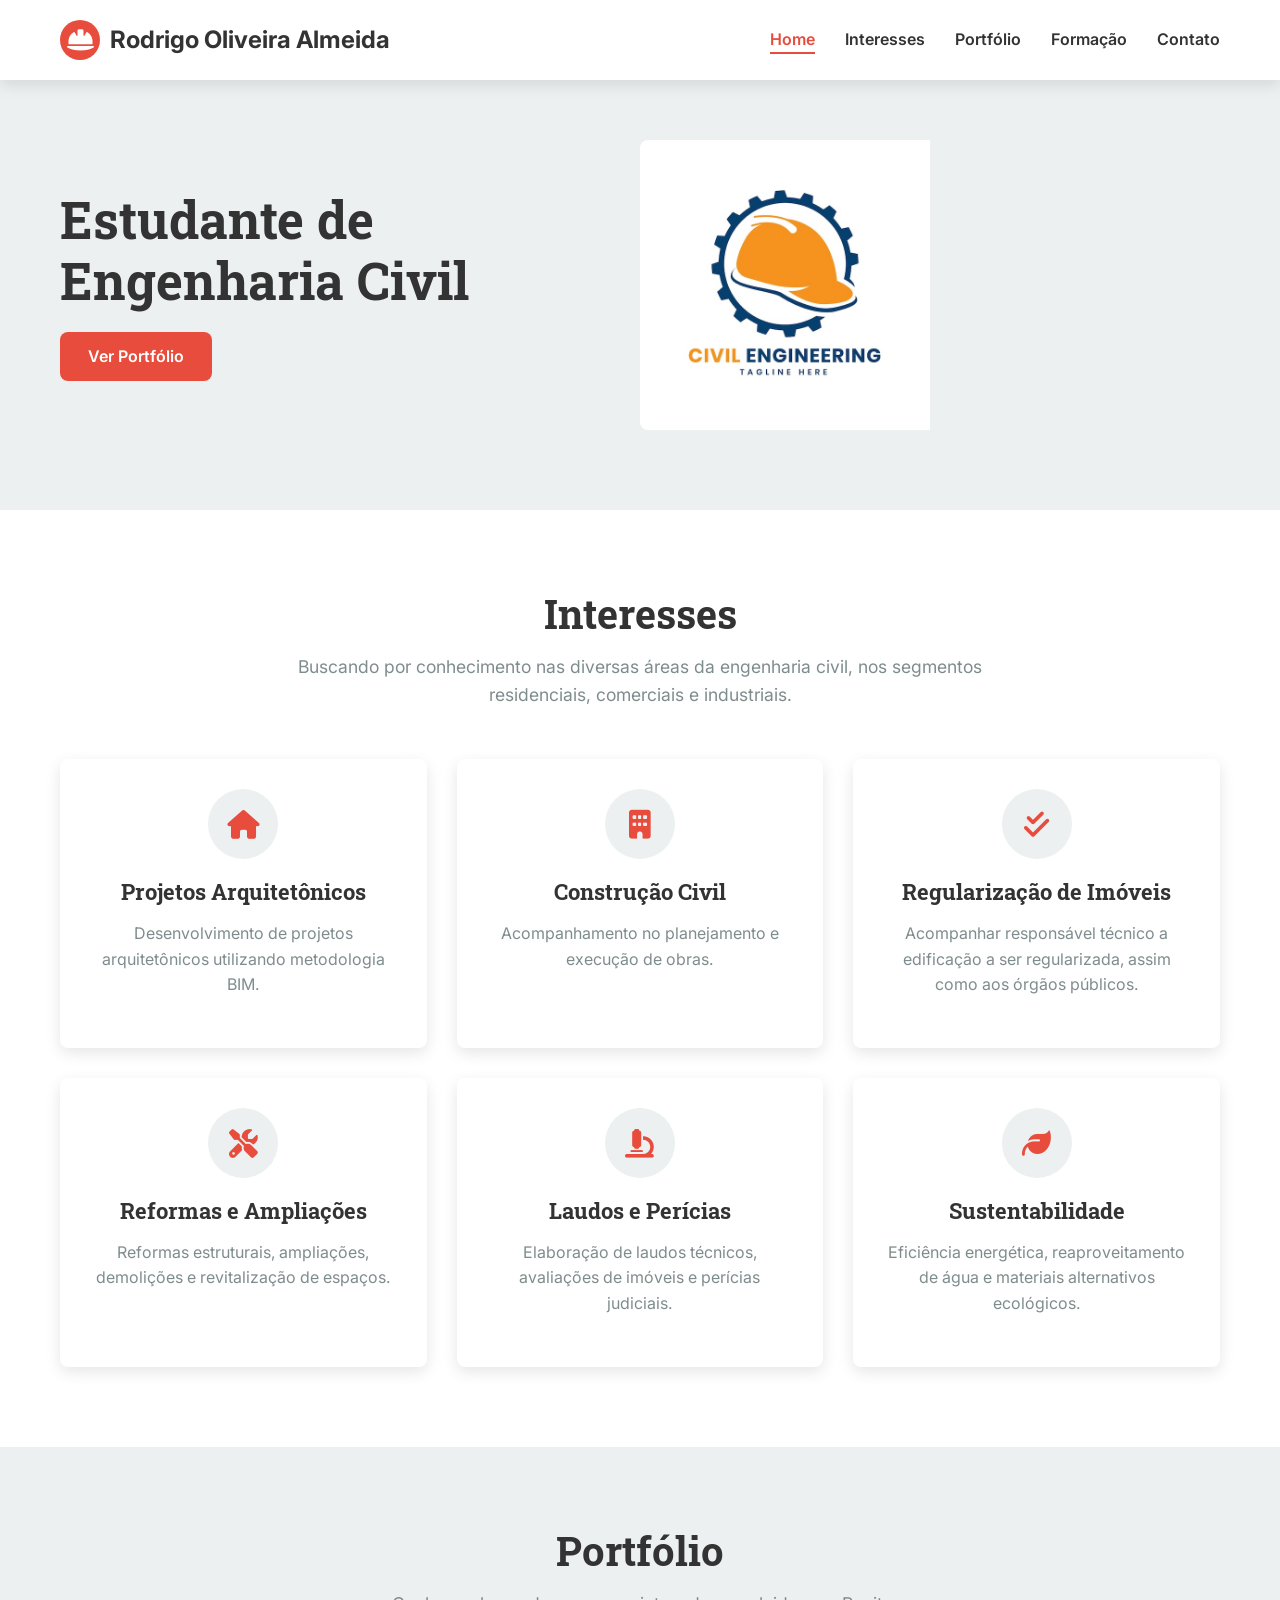
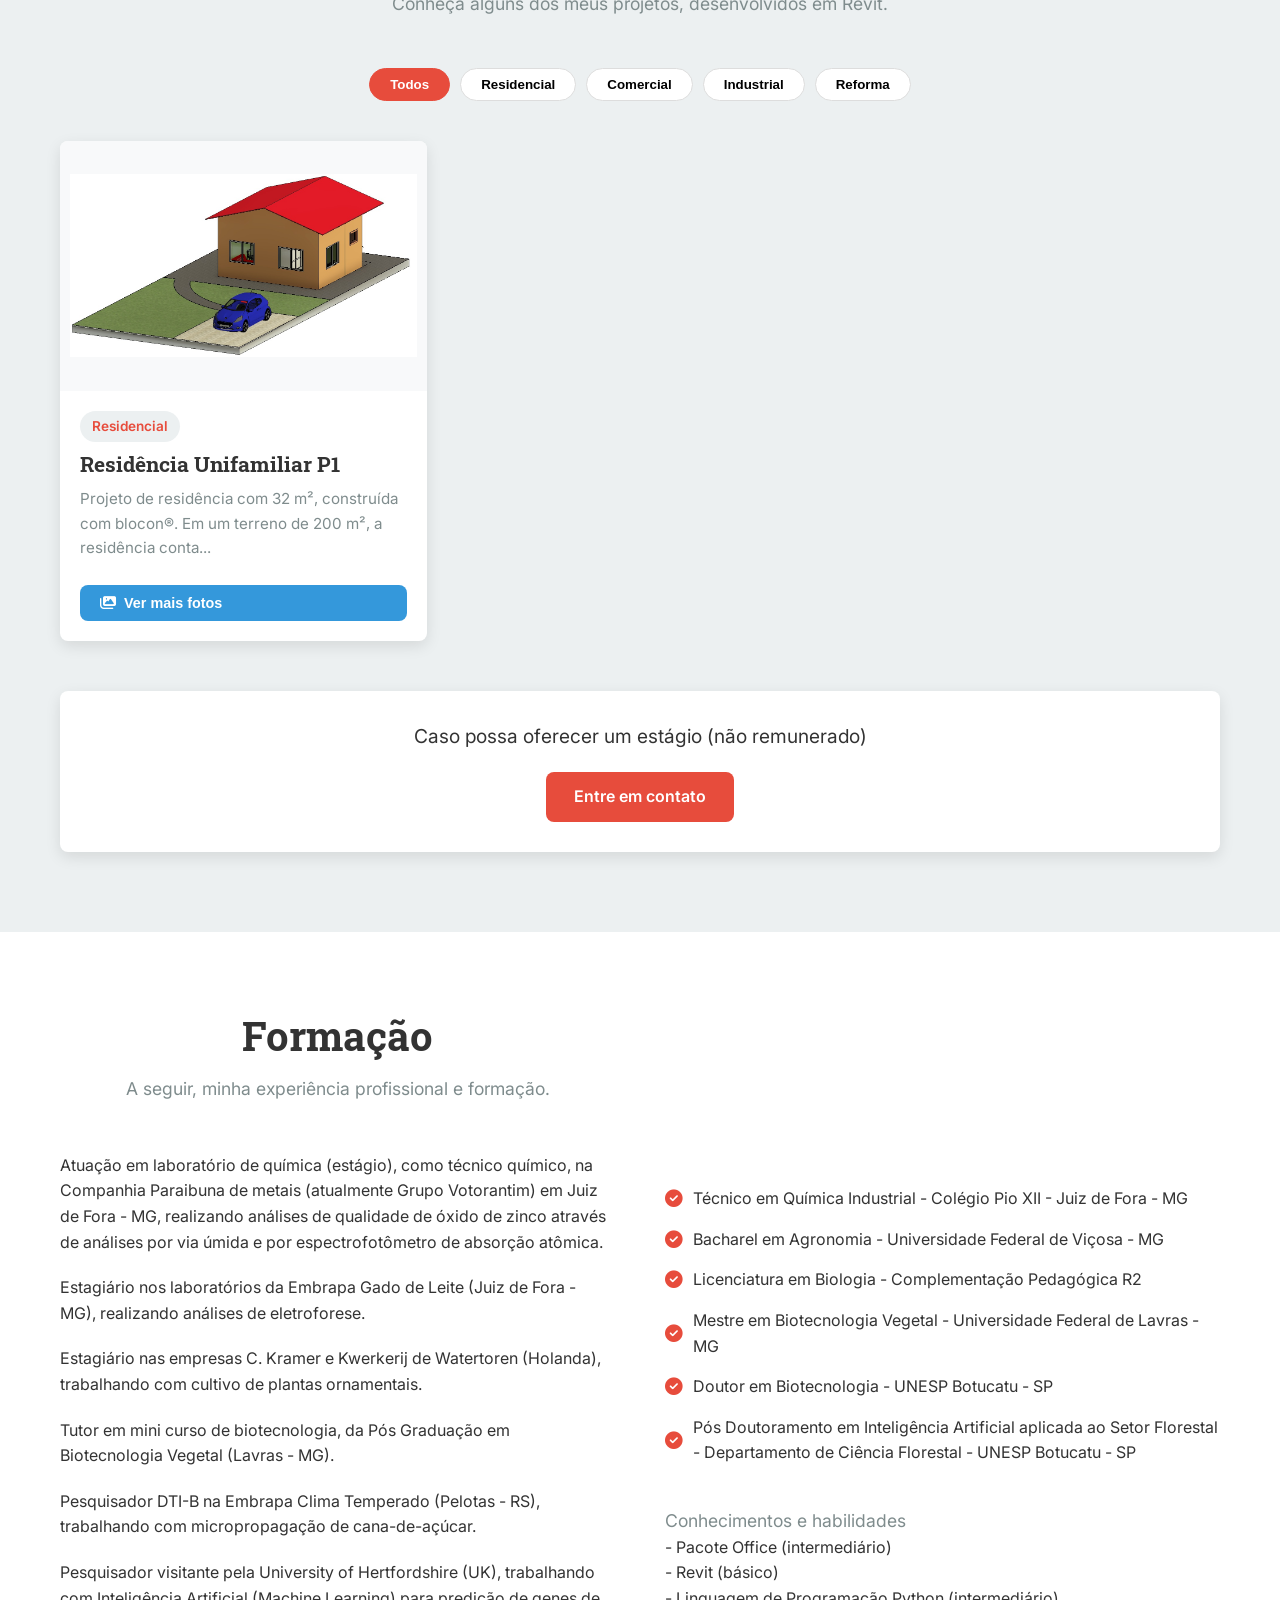
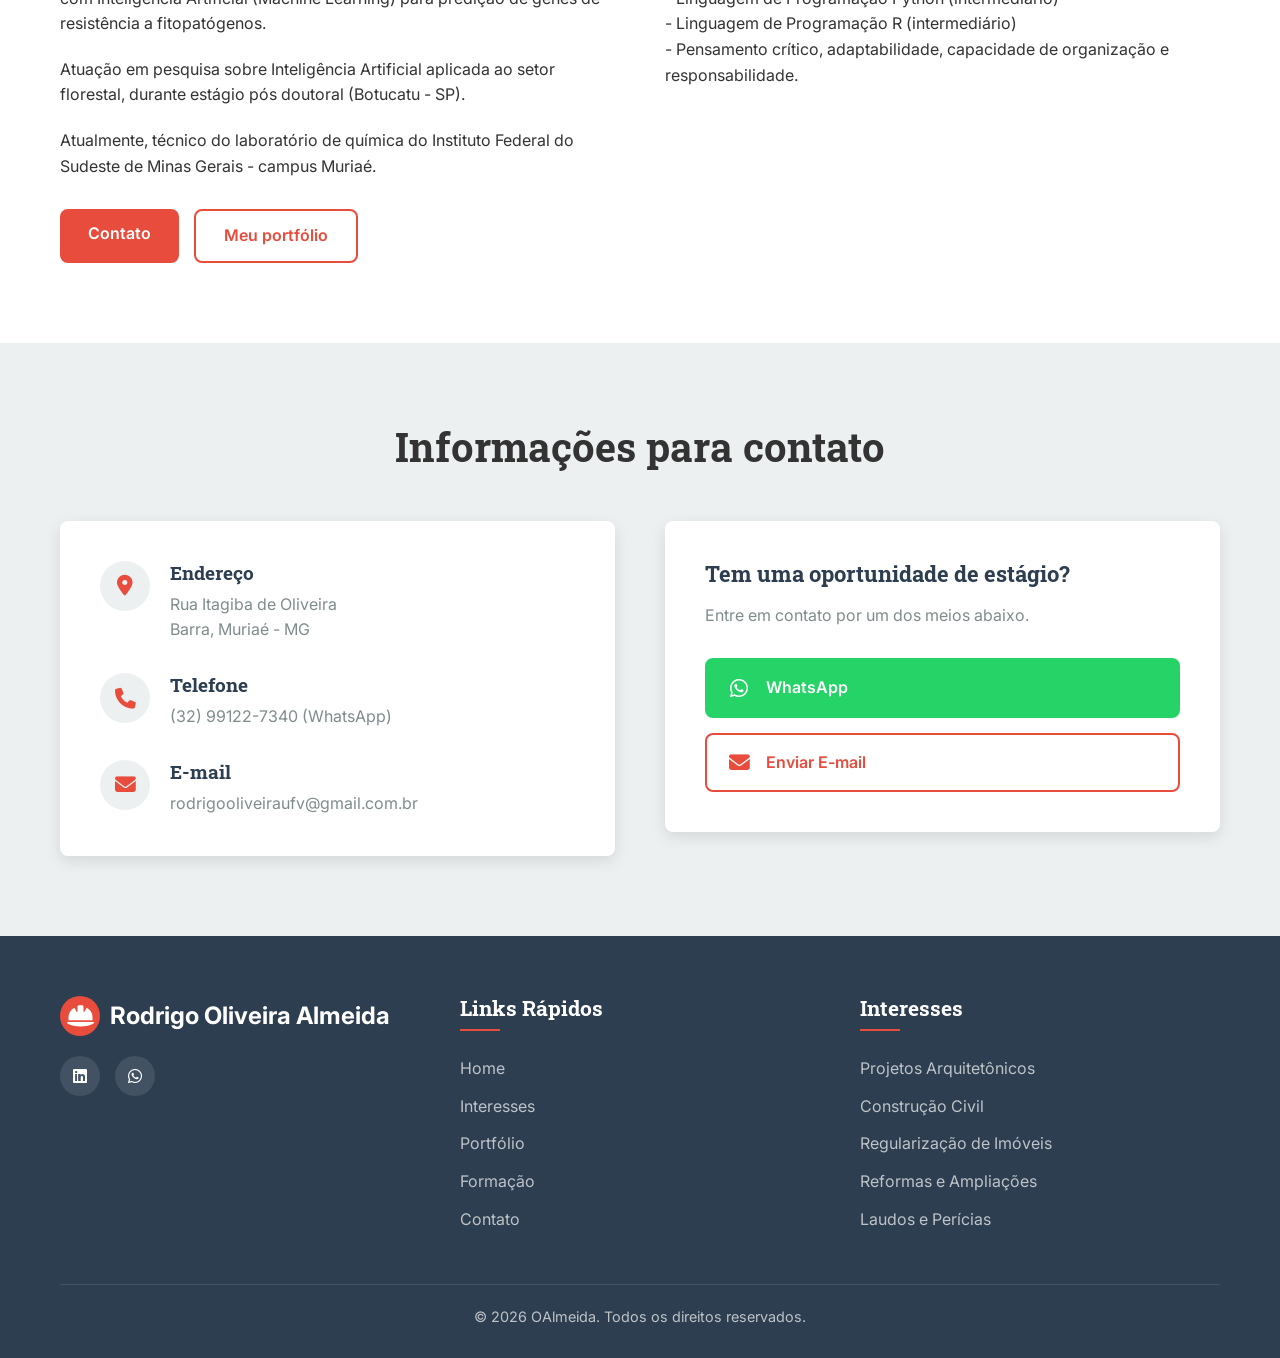
==== commit 71b25722: "Update index.html" ====
--- a/index.html
+++ b/index.html
@@ -296,13 +296,15 @@
 						</br>
 
 						<p class="section-subtitle">Conhecimentos e habilidades</p>
-						<ol>
-							<li>Pacote Office (intermediário)</li>
-							<li>Revit (básico)</li>
-							<li>Linguagem de Programação Python (intermediário)</li>
-							<li>Linguagem de Programação R (intermediário)</li>
-							<li>Pensamento crítico, adaptabilidade, capacidade de organização e responsabilidade.</li>
-						</ol>
+						<div>
+							<ul>
+								<li>- Pacote Office (intermediário)</li>
+								<li>- Revit (básico)</li>
+								<li>- Linguagem de Programação Python (intermediário)</li>
+								<li>- Linguagem de Programação R (intermediário)</li>
+								<li>- Pensamento crítico, adaptabilidade, capacidade de organização e responsabilidade.</li>
+							</ul>
+						</div>
                     </div>
                 </div>
 				
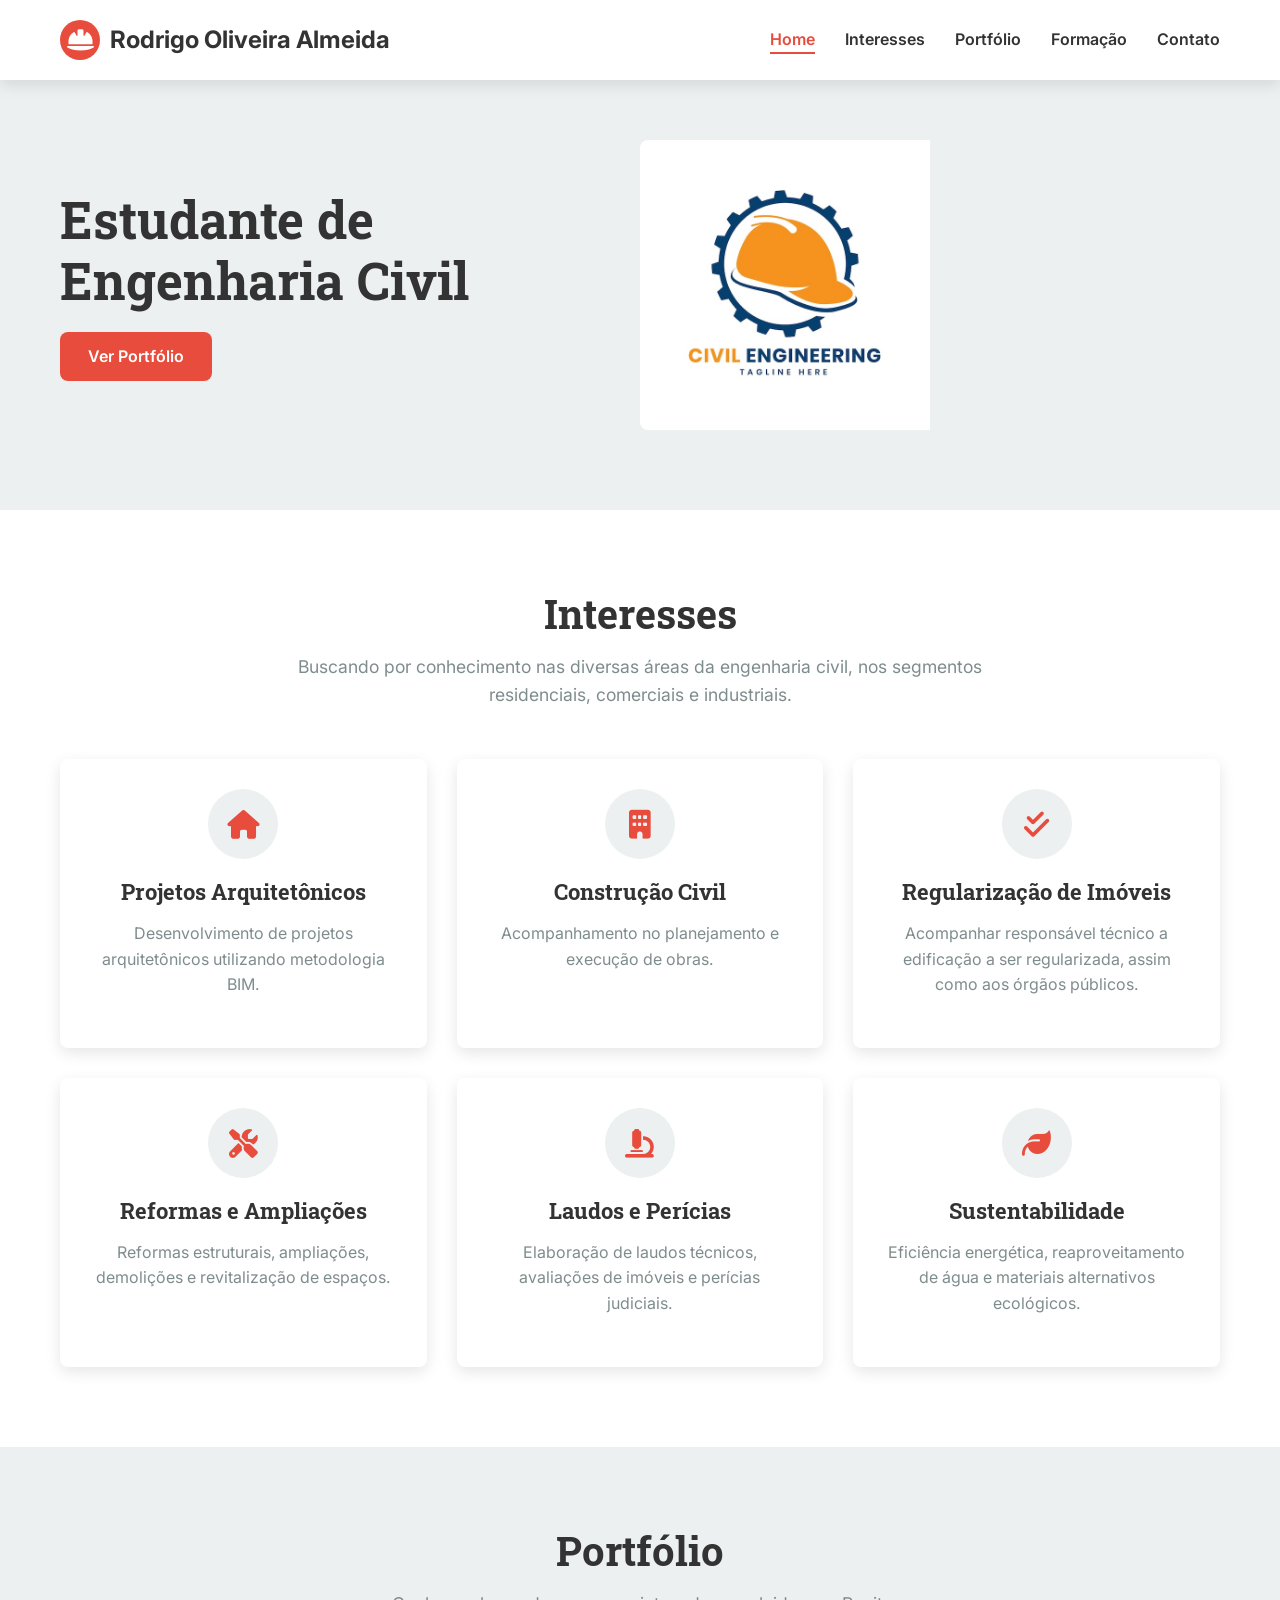
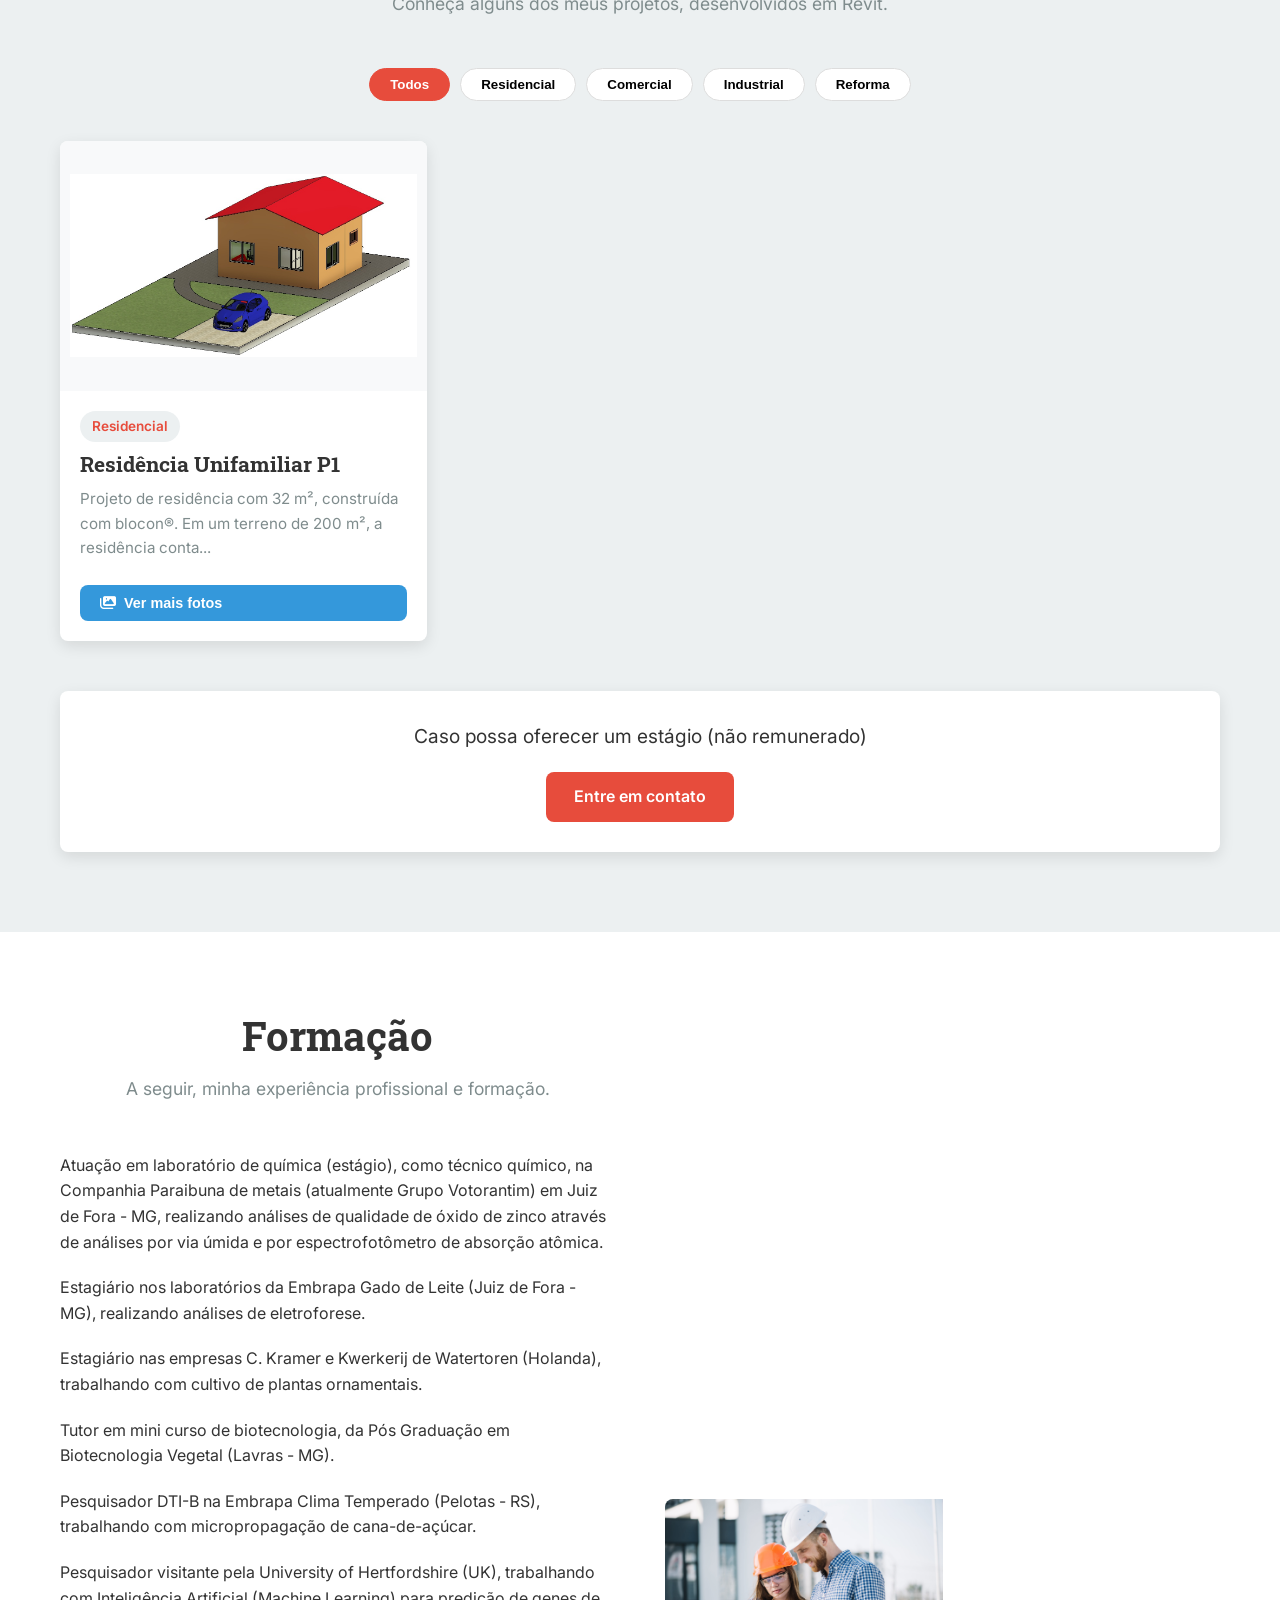
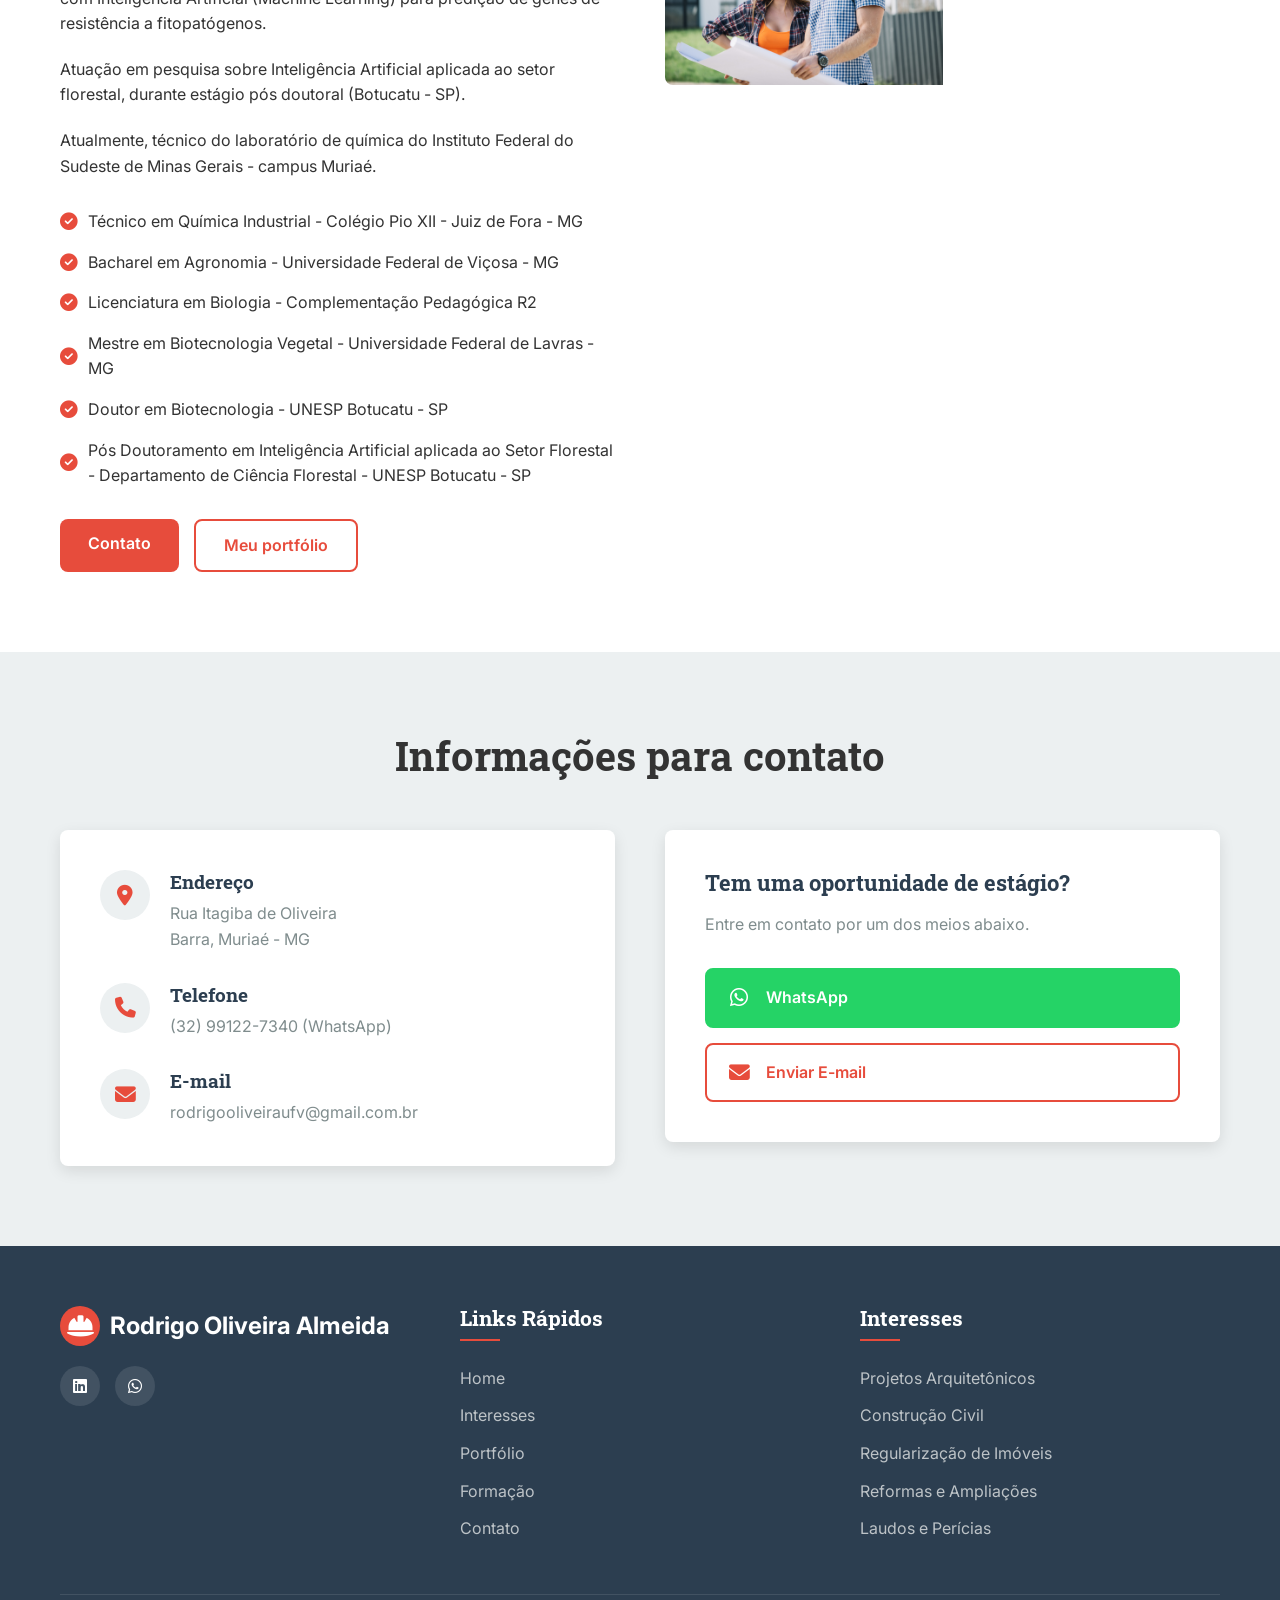
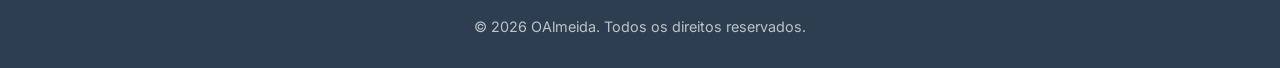
==== commit 2d4bc6b6: "Update index.html" ====
--- a/index.html
+++ b/index.html
@@ -77,7 +77,8 @@
                 <h2 class="section-title">Interesses</span></h2>
                 <!-- <p class="section-subtitle">Oferecemos soluções completas em engenharia civil para residências,
                     comércios e indústrias.</p> -->
-                    <p class="section-subtitle">Buscando por conhecimento nas diversas áreas da engenharia civil, nos segmentos residenciais,
+                <p class="section-subtitle">Buscando por conhecimento nas diversas áreas da engenharia civil, nos
+                    segmentos residenciais,
                     comerciais e industriais.</p>
             </div>
 
@@ -89,7 +90,8 @@
                     <h3 class="service-title">Projetos Arquitetônicos</h3>
                     <!-- <p class="service-description">Desenvolvimento de projetos arquitetônicos residenciais e comerciais
                         com foco em funcionalidade e estética.</p> -->
-                    <p class="service-description">Desenvolvimento de projetos arquitetônicos utilizando metodologia BIM.</p>
+                    <p class="service-description">Desenvolvimento de projetos arquitetônicos utilizando metodologia
+                        BIM.</p>
                 </div>
 
                 <div class="service-card">
@@ -109,7 +111,8 @@
                     <h3 class="service-title">Regularização de Imóveis</h3>
                     <!-- <p class="service-description">Regularização de imóveis junto aos órgãos públicos, incluindo
                         habite-se e alvarás de construção.</p> -->
-                    <p class="service-description">Acompanhar responsável técnico a edificação a ser regularizada, assim como aos órgãos públicos.</p>
+                    <p class="service-description">Acompanhar responsável técnico a edificação a ser regularizada, assim
+                        como aos órgãos públicos.</p>
                 </div>
 
                 <div class="service-card">
@@ -119,7 +122,8 @@
                     <h3 class="service-title">Reformas e Ampliações</h3>
                     <!-- <p class="service-description">Reformas estruturais, ampliações e revitalização de espaços
                         existentes para melhor aproveitamento.</p> -->
-                    <p class="service-description">Reformas estruturais, ampliações, demolições e revitalização de espaços.</p>
+                    <p class="service-description">Reformas estruturais, ampliações, demolições e revitalização de
+                        espaços.</p>
                 </div>
 
                 <div class="service-card">
@@ -129,7 +133,8 @@
                     <h3 class="service-title">Laudos e Perícias</h3>
                     <!-- <p class="service-description">Elaboração de laudos técnicos, avaliações de imóveis e perícias
                         judiciais.</p> -->
-                    <p class="service-description">Elaboração de laudos técnicos, avaliações de imóveis e perícias judiciais.</p>
+                    <p class="service-description">Elaboração de laudos técnicos, avaliações de imóveis e perícias
+                        judiciais.</p>
                 </div>
 
                 <div class="service-card">
@@ -139,7 +144,8 @@
                     <h3 class="service-title">Sustentabilidade</h3>
                     <!-- <p class="service-description">Projetos sustentáveis com foco em eficiência energética,
                         reaproveitamento de água e materiais ecológicos.</p> -->
-                    <p class="service-description">Eficiência energética, reaproveitamento de água e materiais alternativos ecológicos.</p>
+                    <p class="service-description">Eficiência energética, reaproveitamento de água e materiais
+                        alternativos ecológicos.</p>
                 </div>
             </div>
         </div>
@@ -181,8 +187,6 @@
     <section id="sobre" class="about">
         <div class="container">
             <div class="about-content">
-
-				<!-- lado esquerdo -->
                 <div class="about-text">
                     <div class="section-header">
                         <!-- <h2 class="section-title">Formação <span class="highlight">Nós</span></h2> -->
@@ -198,56 +202,70 @@
                         <!-- <p>Nossa equipe é formada por engenheiros civis altamente qualificados, com ampla experiência em
                             diferentes segmentos da construção civil, desde pequenas reformas até grandes
                             empreendimentos comerciais e industriais.</p> -->
-                        <p>Atuação em laboratório de química (estágio), como técnico químico, na Companhia Paraibuna de metais 
-                            (atualmente Grupo Votorantim) em Juiz de Fora - MG, realizando análises de qualidade de óxido 
+                        <p>Atuação em laboratório de química (estágio), como técnico químico, na Companhia Paraibuna de
+                            metais
+                            (atualmente Grupo Votorantim) em Juiz de Fora - MG, realizando análises de qualidade de
+                            óxido
                             de zinco através de análises por via úmida e por espectrofotômetro de absorção atômica.</p>
 
-                        <p>Estagiário nos laboratórios da Embrapa Gado de Leite (Juiz de Fora - MG), realizando análises 
+                        <p>Estagiário nos laboratórios da Embrapa Gado de Leite (Juiz de Fora - MG), realizando análises
                             de eletroforese.</p>
-                        
-                        <p>Estagiário nas empresas C. Kramer e Kwerkerij de Watertoren (Holanda), trabalhando com cultivo 
+
+                        <p>Estagiário nas empresas C. Kramer e Kwerkerij de Watertoren (Holanda), trabalhando com
+                            cultivo
                             de plantas ornamentais.</p>
-                        
-                        <p>Tutor em mini curso de biotecnologia, da Pós Graduação em Biotecnologia Vegetal (Lavras - MG).</p>
-
-                        <p>Pesquisador DTI-B na Embrapa Clima Temperado (Pelotas - RS), trabalhando com micropropagação de cana-de-açúcar.</p>
-
-                        <p>Pesquisador visitante pela University of Hertfordshire (UK), trabalhando com Inteligência Artificial 
+
+                        <p>Tutor em mini curso de biotecnologia, da Pós Graduação em Biotecnologia Vegetal (Lavras -
+                            MG).</p>
+
+                        <p>Pesquisador DTI-B na Embrapa Clima Temperado (Pelotas - RS), trabalhando com micropropagação
+                            de cana-de-açúcar.</p>
+
+                        <p>Pesquisador visitante pela University of Hertfordshire (UK), trabalhando com Inteligência
+                            Artificial
                             (Machine Learning) para predição de genes de resistência a fitopatógenos.</p>
-                        
-                        <p>Atuação em pesquisa sobre Inteligência Artificial aplicada ao setor florestal, durante estágio 
+
+                        <p>Atuação em pesquisa sobre Inteligência Artificial aplicada ao setor florestal, durante
+                            estágio
                             pós doutoral (Botucatu - SP).</p>
-                        
-                        <p>Atualmente, técnico do laboratório de química do Instituto Federal do Sudeste de Minas Gerais - campus 
+
+                        <p>Atualmente, técnico do laboratório de química do Instituto Federal do Sudeste de Minas Gerais
+                            - campus
                             Muriaé.</p>
 
-                        <!-- <div class="about-features">
-                            <div class="feature">
-                                <i class="fas fa-check-circle"></i>
-                                <span>Mais de 150 projetos entregues</span>
-                            </div>
-                            <div class="feature">
-                                <i class="fas fa-check-circle"></i>
-                                <span>Equipe especializada e certificada</span>
-                            </div>
-                            <div class="feature">
-                                <i class="fas fa-check-circle"></i>
-                                <span>Equipe especializada e certificada</span>
-                            </div>
-                            <div class="feature">
-                                <i class="fas fa-check-circle"></i>
-                                <span>Compromisso com prazos e orçamentos</span>
-                            </div>
-                            <div class="feature">
-                                <i class="fas fa-check-circle"></i>
-                                <span>Soluções sustentáveis e inovadoras</span>
-                            </div>
-                            <div class="feature">
-                                <i class="fas fa-check-circle"></i>
-                                <span>Soluções sustentáveis e inovadoras</span>
-                            </div>
-                        </div> -->
-						
+                        <div class="about-features">
+                            <div class="feature">
+                                <i class="fas fa-check-circle"></i>
+                                <!-- <span>Mais de 150 projetos entregues</span> -->
+                                <span>Técnico em Química Industrial - Colégio Pio XII - Juiz de Fora - MG</span>
+                            </div>
+                            <div class="feature">
+                                <i class="fas fa-check-circle"></i>
+                                <!-- <span>Equipe especializada e certificada</span> -->
+                                <span>Bacharel em Agronomia - Universidade Federal de Viçosa - MG</span>
+                            </div>
+                            <div class="feature">
+                                <i class="fas fa-check-circle"></i>
+                                <!-- <span>Equipe especializada e certificada</span> -->
+                                <span>Licenciatura em Biologia - Complementação Pedagógica R2</span>
+                            </div>
+                            <div class="feature">
+                                <i class="fas fa-check-circle"></i>
+                                <!-- <span>Compromisso com prazos e orçamentos</span> -->
+                                <span>Mestre em Biotecnologia Vegetal - Universidade Federal de Lavras - MG</span>
+                            </div>
+                            <div class="feature">
+                                <i class="fas fa-check-circle"></i>
+                                <!-- <span>Soluções sustentáveis e inovadoras</span> -->
+                                <span>Doutor em Biotecnologia - UNESP Botucatu - SP</span>
+                            </div>
+                            <div class="feature">
+                                <i class="fas fa-check-circle"></i>
+                                <!-- <span>Soluções sustentáveis e inovadoras</span> -->
+                                <span>Pós Doutoramento em Inteligência Artificial aplicada ao Setor Florestal -
+                                    Departamento de Ciência Florestal - UNESP Botucatu - SP</span>
+                            </div>
+                        </div>
                     </div>
 
                     <div class="about-cta">
@@ -257,57 +275,17 @@
                     </div>
                 </div>
 
-				<!-- lado direito -->
                 <div class="about-image">
                     <div class="image-frame">
-                        <!-- <img src="assets/images/engineer-profile.jpg" alt="Engenheiro Civil"> -->
+                        <img src="assets/images/engineer-profile.jpg" alt="Engenheiro Civil">
                         <!--
                         <div class="experience-badge">
                             <div class="years">15+</div>
                             <div class="years-text">Anos de Experiência</div>
-                        </div> -->
-
-						<!-- -->
-						<div class="feature">
-                                <i class="fas fa-check-circle"></i>
-                                <span>Técnico em Química Industrial - Colégio Pio XII - Juiz de Fora - MG</span>
-                        </div>
-						<div class="feature">
-                            <i class="fas fa-check-circle"></i>
-                            <span>Bacharel em Agronomia - Universidade Federal de Viçosa - MG</span>
-                        </div>
-                        <div class="feature">
-                            <i class="fas fa-check-circle"></i>
-                            <span>Licenciatura em Biologia - Complementação Pedagógica R2</span>
-                         </div>
-                        <div class="feature">
-                            <i class="fas fa-check-circle"></i>
-                            <span>Mestre em Biotecnologia Vegetal - Universidade Federal de Lavras - MG</span>
-                        </div>
-                        <div class="feature">
-                            <i class="fas fa-check-circle"></i>
-                            <span>Doutor em Biotecnologia - UNESP Botucatu - SP</span>
-                        </div>
-                        <div class="feature">
-                            <i class="fas fa-check-circle"></i>
-                            <span>Pós Doutoramento em Inteligência Artificial aplicada ao Setor Florestal - Departamento de Ciência Florestal - UNESP Botucatu - SP</span>
-                        </div>
-
-						</br>
-
-						<p class="section-subtitle">Conhecimentos e habilidades</p>
-						<div>
-							<ul>
-								<li>- Pacote Office (intermediário)</li>
-								<li>- Revit (básico)</li>
-								<li>- Linguagem de Programação Python (intermediário)</li>
-								<li>- Linguagem de Programação R (intermediário)</li>
-								<li>- Pensamento crítico, adaptabilidade, capacidade de organização e responsabilidade.</li>
-							</ul>
-						</div>
-                    </div>
-                </div>
-				
+                        </div>
+			-->
+                    </div>
+                </div>
             </div>
         </div>
     </section>
@@ -400,7 +378,8 @@
                     <!-- <p class="footer-description">Excelência em engenharia civil e construção, transformando ideias em
                         realidade com qualidade e inovação.</p> -->
                     <div class="social-links">
-                        <a href="https://br.linkedin.com/in/rodrigo-de-oliveira-almeida-b9b1291aa" target="_blank"><i class="fab fa-linkedin"></i></a>
+                        <a href="https://br.linkedin.com/in/rodrigo-de-oliveira-almeida-b9b1291aa" target="_blank"><i
+                                class="fab fa-linkedin"></i></a>
                         <!--<a href="#"><i class="fab fa-instagram"></i></a>
                         <a href="#"><i class="fab fa-facebook"></i></a> -->
                         <a href="https://wa.me/5532991227340" target="_blank"><i class="fab fa-whatsapp"></i></a>
@@ -444,7 +423,7 @@
         <i class="fas fa-chevron-up"></i>
     </a>
 
-    <!-- Modal de Projeto -->
+    <!-- Modal de cada Projeto -->
     <div class="modal" id="projectModal">
         <div class="modal-content">
             <span class="close-modal">&times;</span>
@@ -457,7 +436,8 @@
                 <!-- Galeria de imagens -->
                 <div class="modal-gallery">
                     <div class="main-image">
-                        <img id="modalMainImage" src="assets/images/projetos/modelo_1/imagem1.jpg" alt="Imagem principal">
+                        <img id="modalMainImage" src="assets/images/projetos/modelo_1/imagem1.jpg"
+                            alt="Imagem principal">
                     </div>
                     <div class="thumbnail-grid" id="thumbnailGrid">
                         <!-- As miniaturas serão geradas via JavaScript -->
@@ -466,9 +446,22 @@
 
                 <!-- Descrição do projeto -->
                 <div class="modal-description">
-                    <h3>Descrição do Projeto</h3>
-                    <p id="modalDescription">Projeto de residência com 32 m², construída com blocon®. Em um terreno de 200 m², a residência conta com 1 quarto, 
-						sala-cozinha integrada, lavanderia, área gramada e garagem.</p>
+                    <div class="project-header">
+                        <h3>Descrição do Projeto</h3>
+                        <a href="assets/images/projetos/modelo_1/dashboard.html" target="_blank" class="btn-dashboard">
+                            <svg width="16" height="16" viewBox="0 0 24 24" fill="none" stroke="currentColor"
+                                stroke-width="2">
+                                <rect x="3" y="3" width="7" height="9" rx="1" />
+                                <rect x="14" y="3" width="7" height="5" rx="1" />
+                                <rect x="14" y="12" width="7" height="9" rx="1" />
+                                <rect x="3" y="16" width="7" height="5" rx="1" />
+                            </svg>
+                            Materiais e Custos
+                        </a>
+                    </div>
+                    <p id="modalDescription">Projeto de residência com 32 m², construída com blocon®. Em um terreno de
+                        200 m², a residência conta com 1 quarto,
+                        sala-cozinha integrada, lavanderia, área gramada e garagem.</p>
 
                     <div class="project-details">
                         <!-- Detalhes serão preenchidos via JavaScript -->
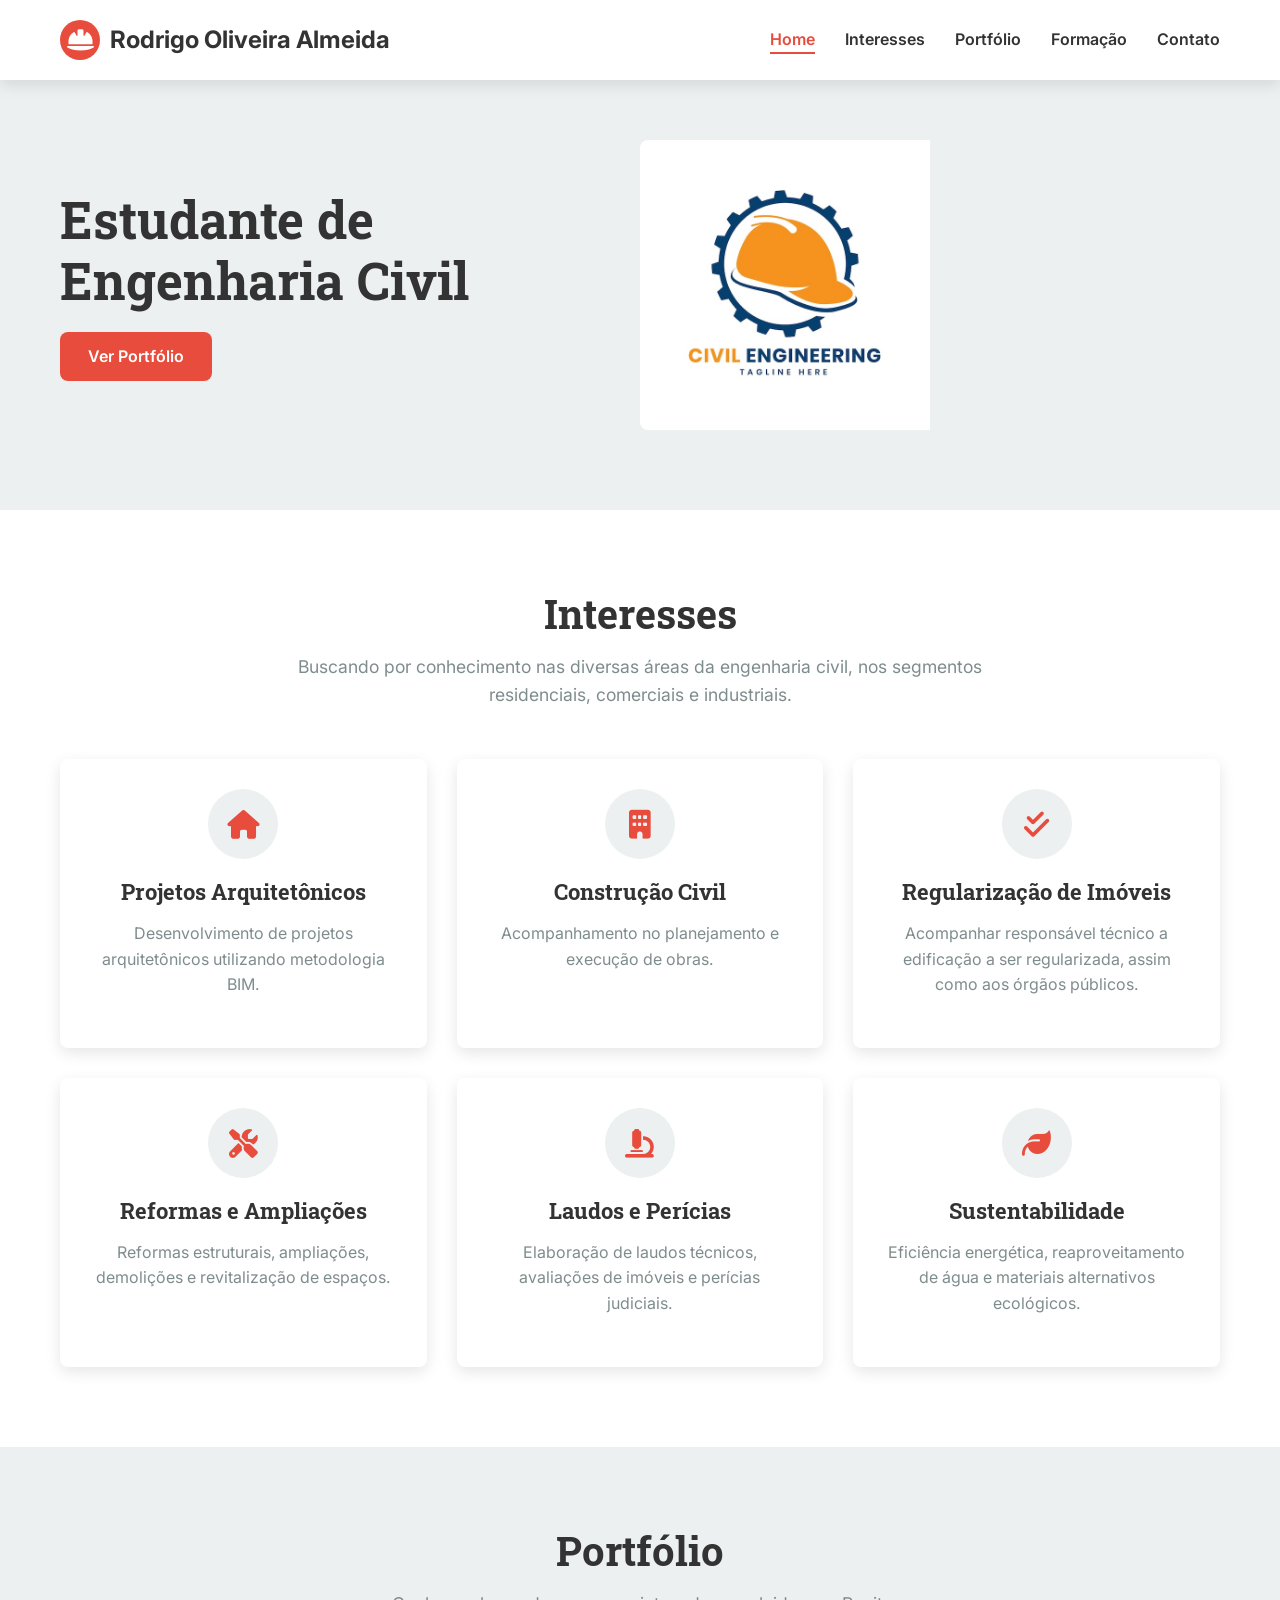
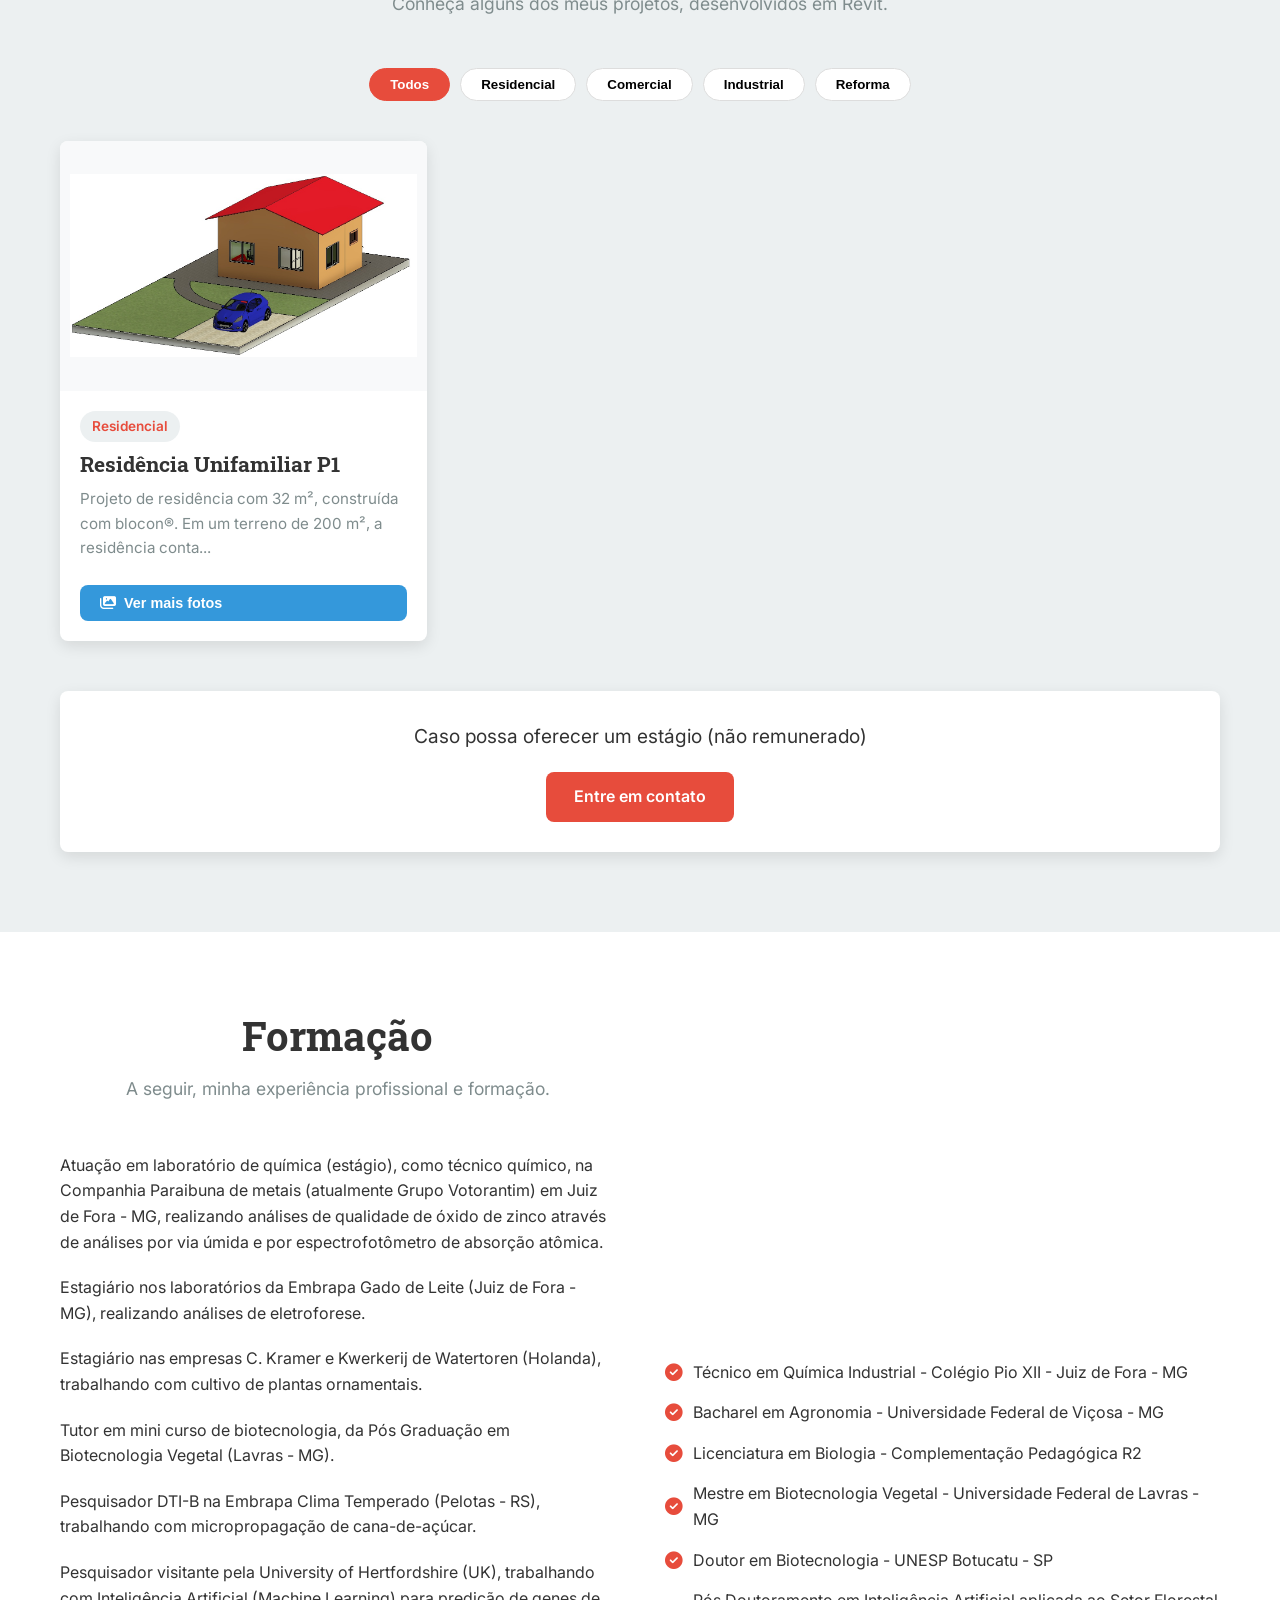
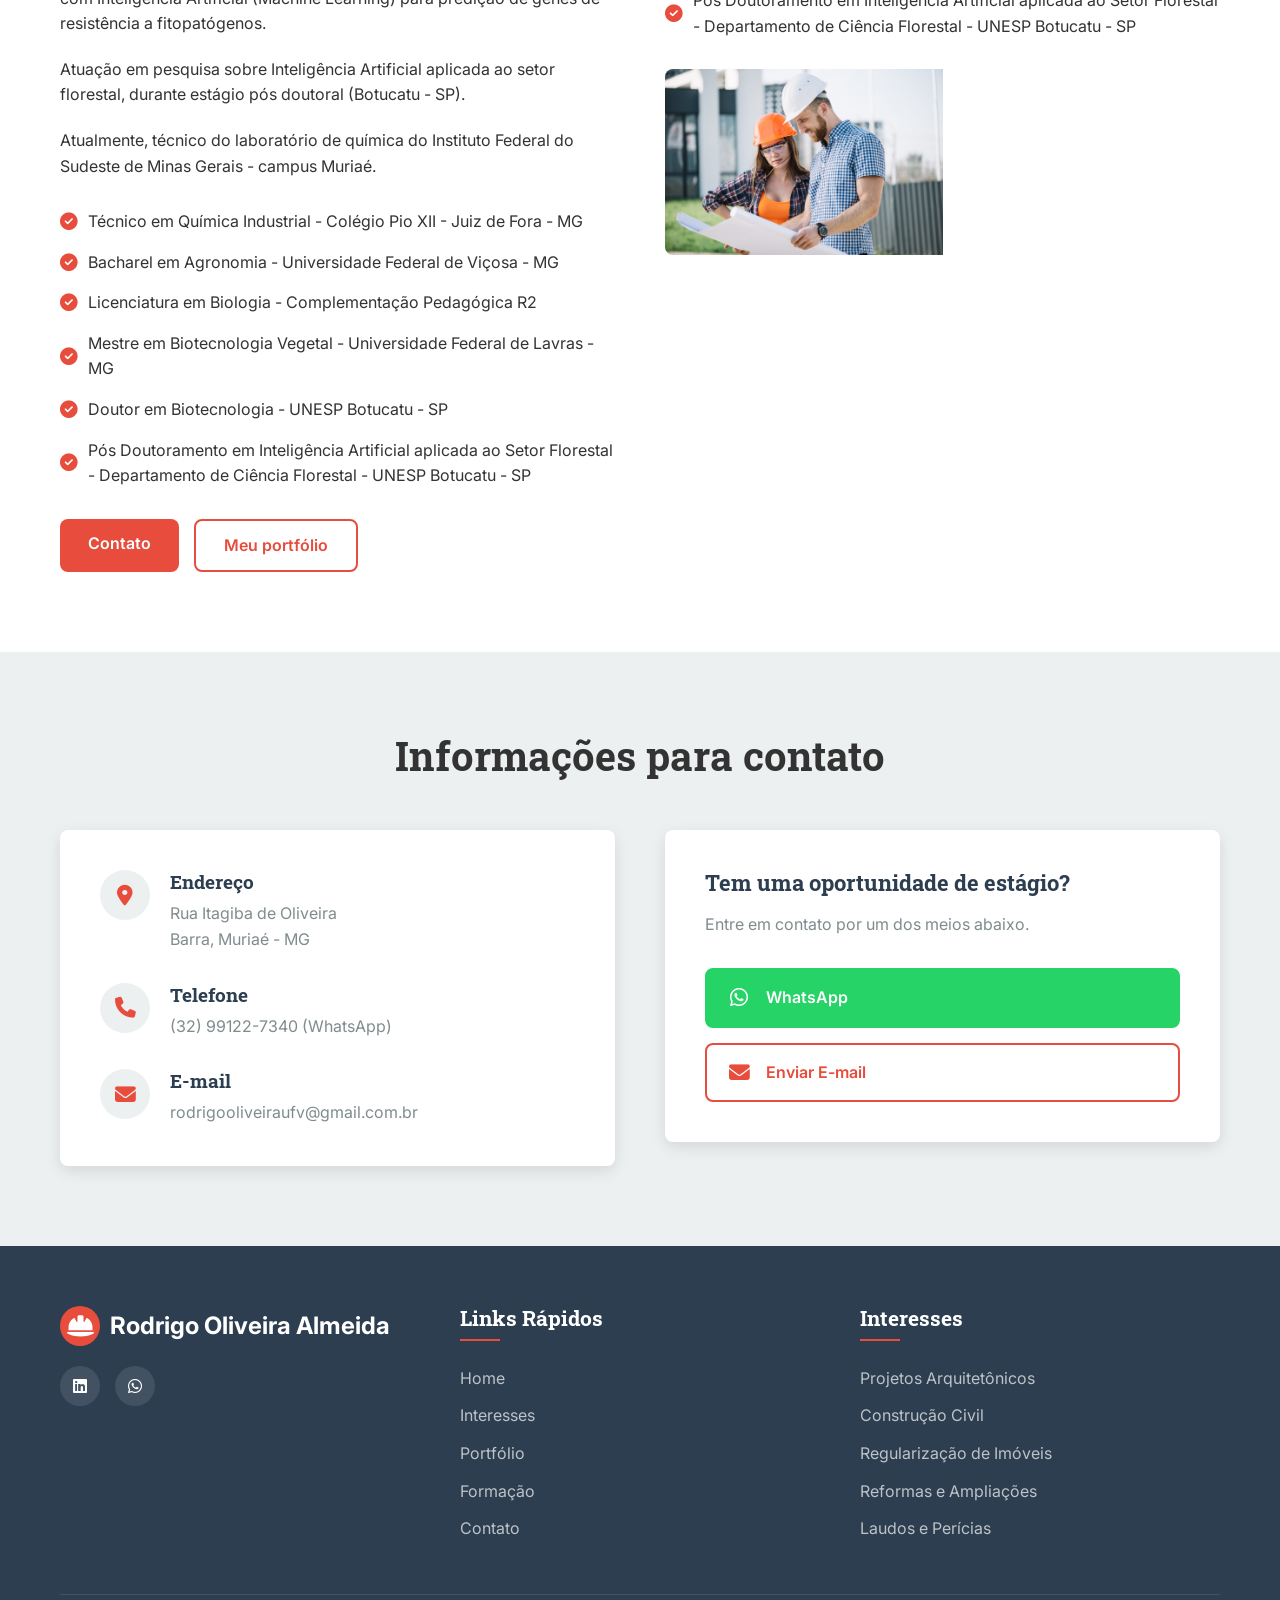
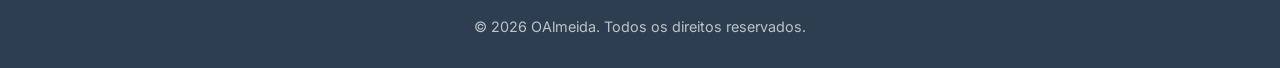
==== commit d65a09b2: "Update index.html" ====
--- a/index.html
+++ b/index.html
@@ -276,6 +276,39 @@
                 </div>
 
                 <div class="about-image">
+					<div class="about-features">
+                            <div class="feature">
+                                <i class="fas fa-check-circle"></i>
+                                <!-- <span>Mais de 150 projetos entregues</span> -->
+                                <span>Técnico em Química Industrial - Colégio Pio XII - Juiz de Fora - MG</span>
+                            </div>
+                            <div class="feature">
+                                <i class="fas fa-check-circle"></i>
+                                <!-- <span>Equipe especializada e certificada</span> -->
+                                <span>Bacharel em Agronomia - Universidade Federal de Viçosa - MG</span>
+                            </div>
+                            <div class="feature">
+                                <i class="fas fa-check-circle"></i>
+                                <!-- <span>Equipe especializada e certificada</span> -->
+                                <span>Licenciatura em Biologia - Complementação Pedagógica R2</span>
+                            </div>
+                            <div class="feature">
+                                <i class="fas fa-check-circle"></i>
+                                <!-- <span>Compromisso com prazos e orçamentos</span> -->
+                                <span>Mestre em Biotecnologia Vegetal - Universidade Federal de Lavras - MG</span>
+                            </div>
+                            <div class="feature">
+                                <i class="fas fa-check-circle"></i>
+                                <!-- <span>Soluções sustentáveis e inovadoras</span> -->
+                                <span>Doutor em Biotecnologia - UNESP Botucatu - SP</span>
+                            </div>
+                            <div class="feature">
+                                <i class="fas fa-check-circle"></i>
+                                <!-- <span>Soluções sustentáveis e inovadoras</span> -->
+                                <span>Pós Doutoramento em Inteligência Artificial aplicada ao Setor Florestal -
+                                    Departamento de Ciência Florestal - UNESP Botucatu - SP</span>
+                            </div>
+                        </div>
                     <div class="image-frame">
                         <img src="assets/images/engineer-profile.jpg" alt="Engenheiro Civil">
                         <!--
--- a/style.css
+++ b/style.css
@@ -1150,4 +1150,61 @@
 .portfolio-img.square img {
     max-width: 80%;
     max-height: 80%;
-}+}
+
+/* Container do título + botão */
+.project-header {
+  display: flex;
+  align-items: center;
+  justify-content: space-between;
+  flex-wrap: wrap;
+  gap: 12px;
+  margin-bottom: 16px;
+}
+
+.project-header h3 {
+  margin: 0;
+  flex: 1;
+  min-width: 200px;
+}
+
+/* Botão do dashboard */
+.btn-dashboard {
+  display: inline-flex;
+  align-items: center;
+  gap: 6px;
+  padding: 8px 16px;
+  background: linear-gradient(135deg, #2563eb, #1d4ed8);
+  color: white;
+  text-decoration: none;
+  border-radius: 6px;
+  font-weight: 500;
+  font-size: 0.9rem;
+  transition: all 0.3s ease;
+  border: none;
+  cursor: pointer;
+  white-space: nowrap;
+}
+
+.btn-dashboard:hover {
+  background: linear-gradient(135deg, #1d4ed8, #1e40af);
+  transform: translateY(-2px);
+  box-shadow: 0 4px 12px rgba(37, 99, 235, 0.3);
+}
+
+.btn-dashboard:active {
+  transform: translateY(0);
+}
+
+/* Responsividade para mobile */
+@media (max-width: 768px) {
+  .project-header {
+    flex-direction: column;
+    align-items: flex-start;
+  }
+  
+  .btn-dashboard {
+    width: 100%;
+    justify-content: center;
+  }
+}
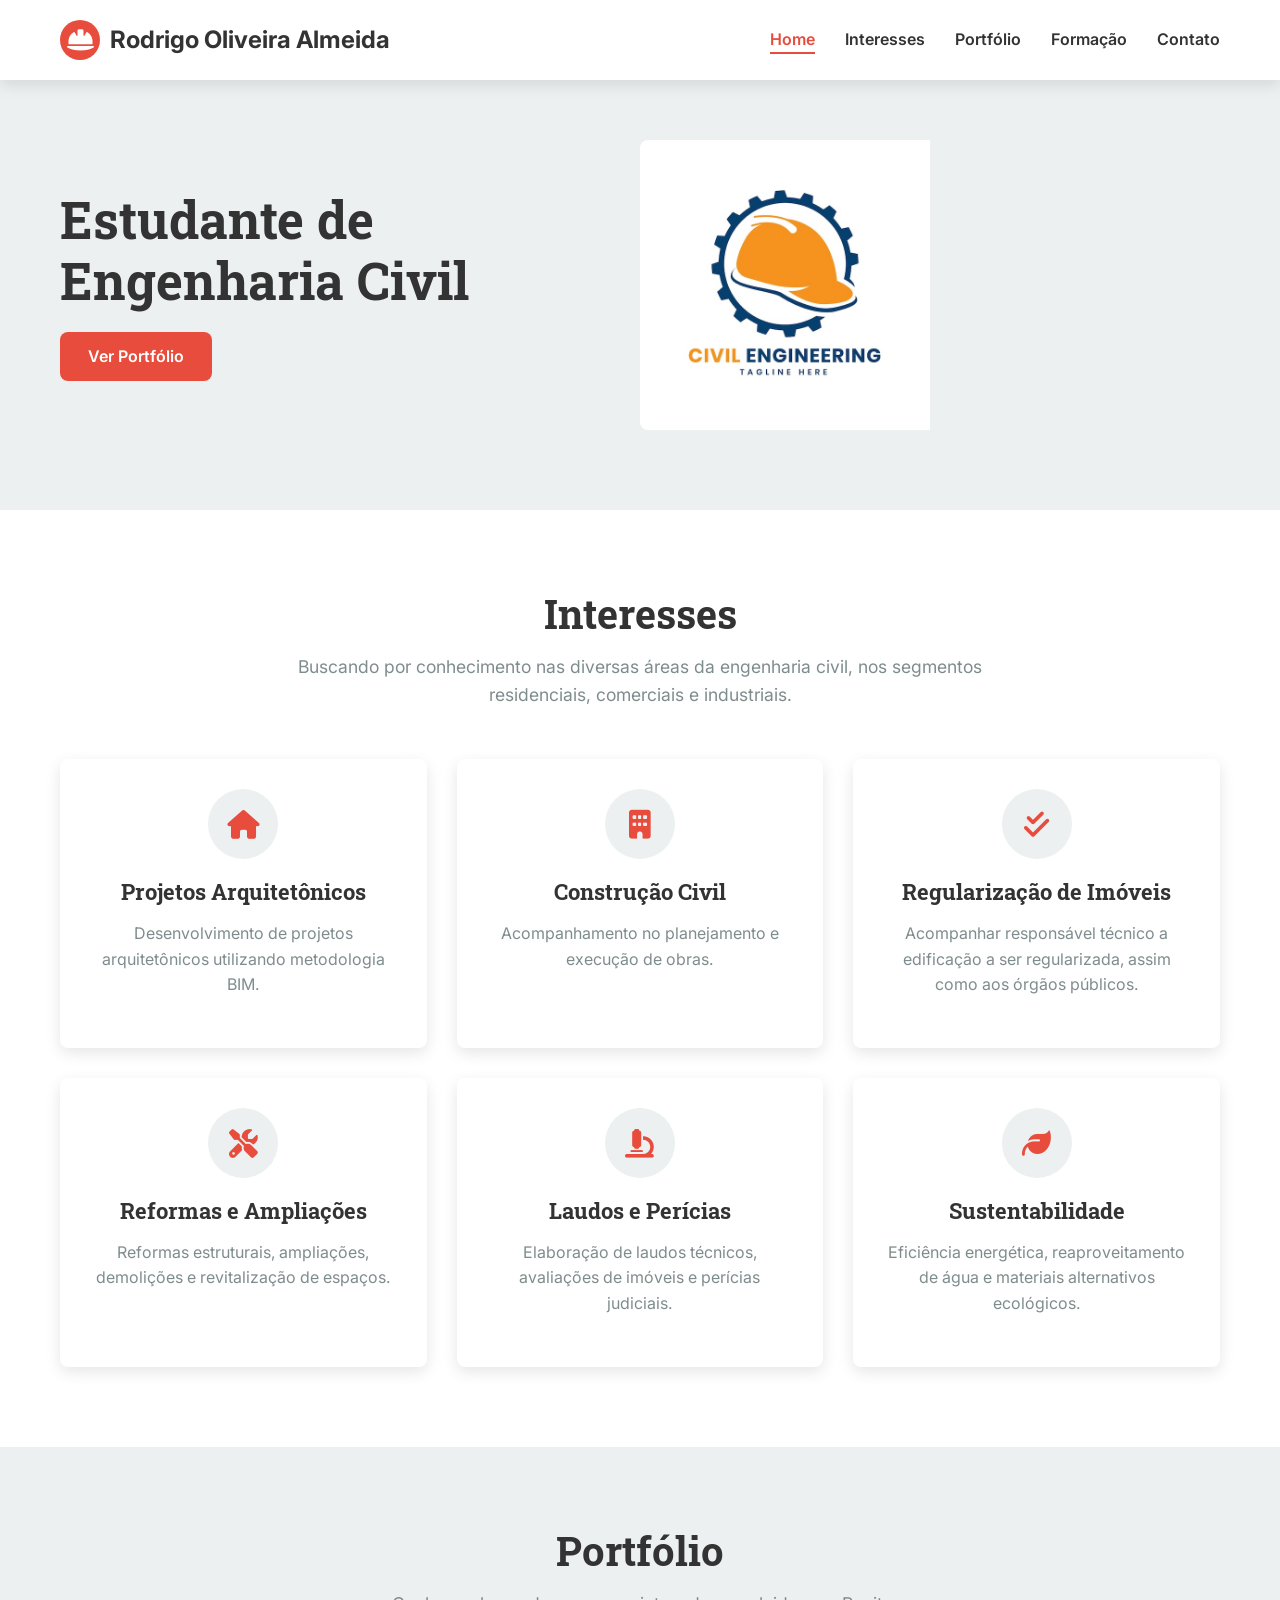
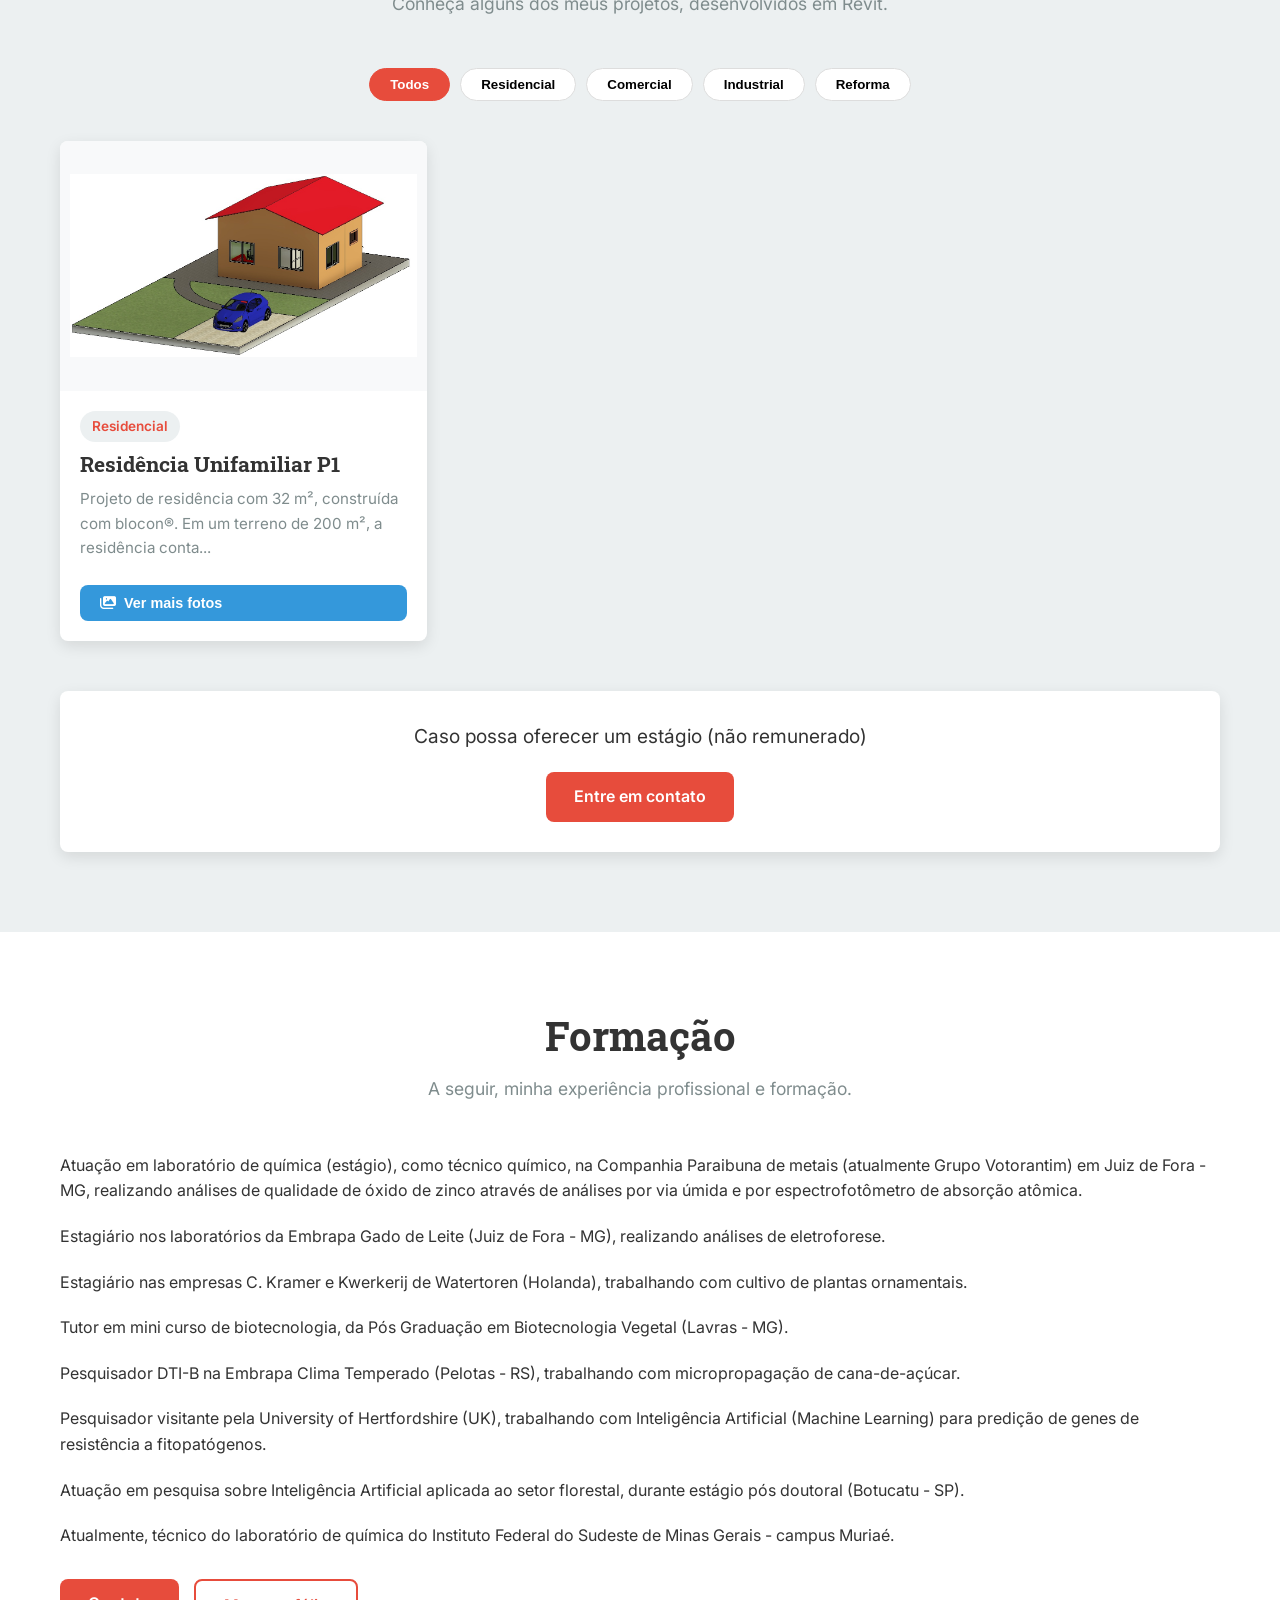
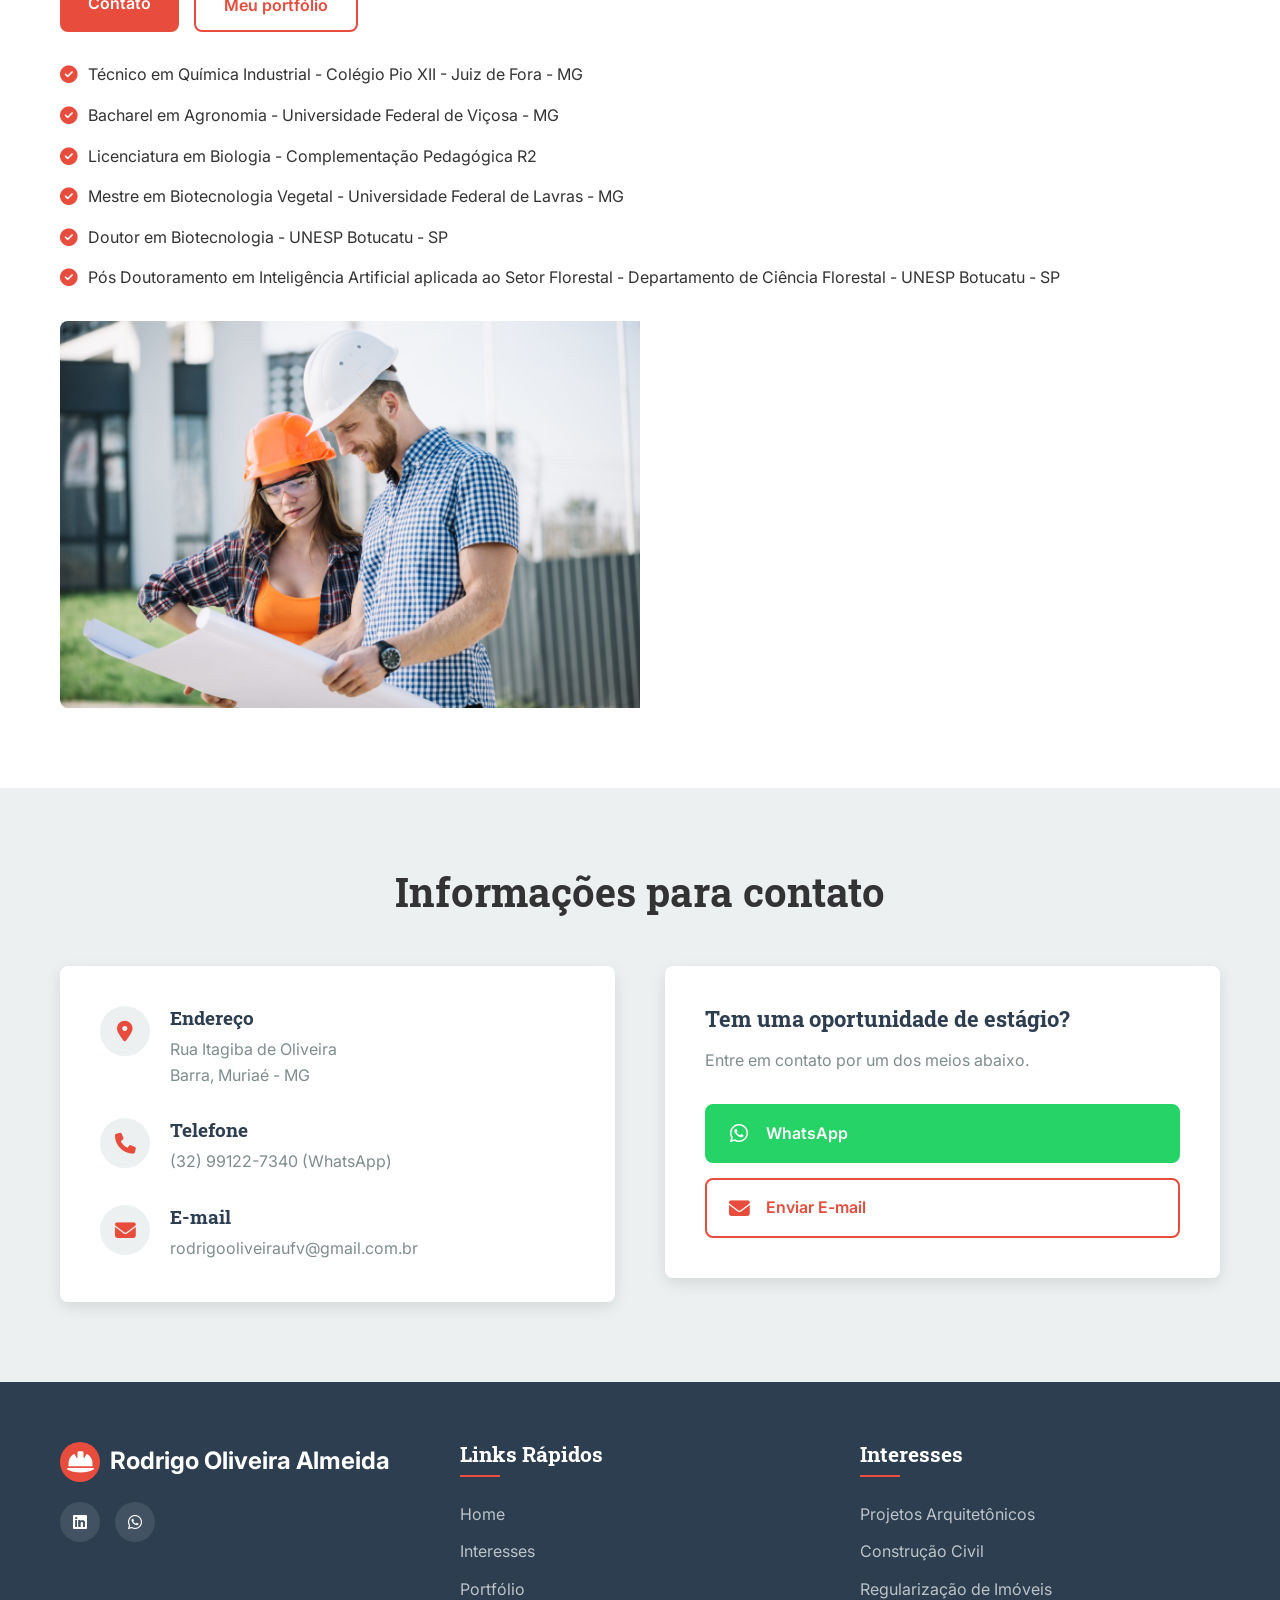
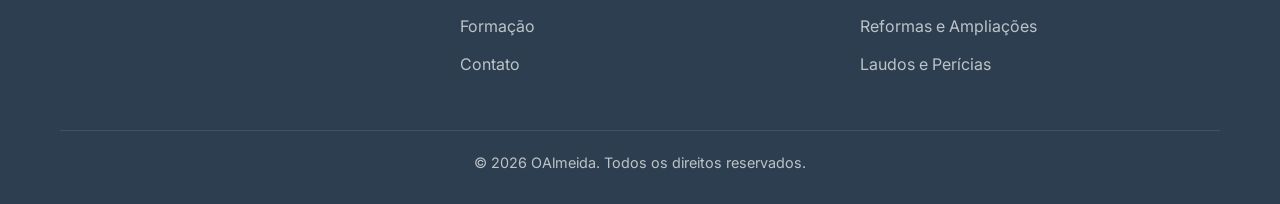
==== commit e152cbab: "Update index.html" ====
--- a/index.html
+++ b/index.html
@@ -233,40 +233,7 @@
                             - campus
                             Muriaé.</p>
 
-                        <div class="about-features">
-                            <div class="feature">
-                                <i class="fas fa-check-circle"></i>
-                                <!-- <span>Mais de 150 projetos entregues</span> -->
-                                <span>Técnico em Química Industrial - Colégio Pio XII - Juiz de Fora - MG</span>
-                            </div>
-                            <div class="feature">
-                                <i class="fas fa-check-circle"></i>
-                                <!-- <span>Equipe especializada e certificada</span> -->
-                                <span>Bacharel em Agronomia - Universidade Federal de Viçosa - MG</span>
-                            </div>
-                            <div class="feature">
-                                <i class="fas fa-check-circle"></i>
-                                <!-- <span>Equipe especializada e certificada</span> -->
-                                <span>Licenciatura em Biologia - Complementação Pedagógica R2</span>
-                            </div>
-                            <div class="feature">
-                                <i class="fas fa-check-circle"></i>
-                                <!-- <span>Compromisso com prazos e orçamentos</span> -->
-                                <span>Mestre em Biotecnologia Vegetal - Universidade Federal de Lavras - MG</span>
-                            </div>
-                            <div class="feature">
-                                <i class="fas fa-check-circle"></i>
-                                <!-- <span>Soluções sustentáveis e inovadoras</span> -->
-                                <span>Doutor em Biotecnologia - UNESP Botucatu - SP</span>
-                            </div>
-                            <div class="feature">
-                                <i class="fas fa-check-circle"></i>
-                                <!-- <span>Soluções sustentáveis e inovadoras</span> -->
-                                <span>Pós Doutoramento em Inteligência Artificial aplicada ao Setor Florestal -
-                                    Departamento de Ciência Florestal - UNESP Botucatu - SP</span>
-                            </div>
-                        </div>
-                    </div>
+                       
 
                     <div class="about-cta">
                         <!-- <a href="#contato" class="btn btn-primary">Fale conosco</a> -->
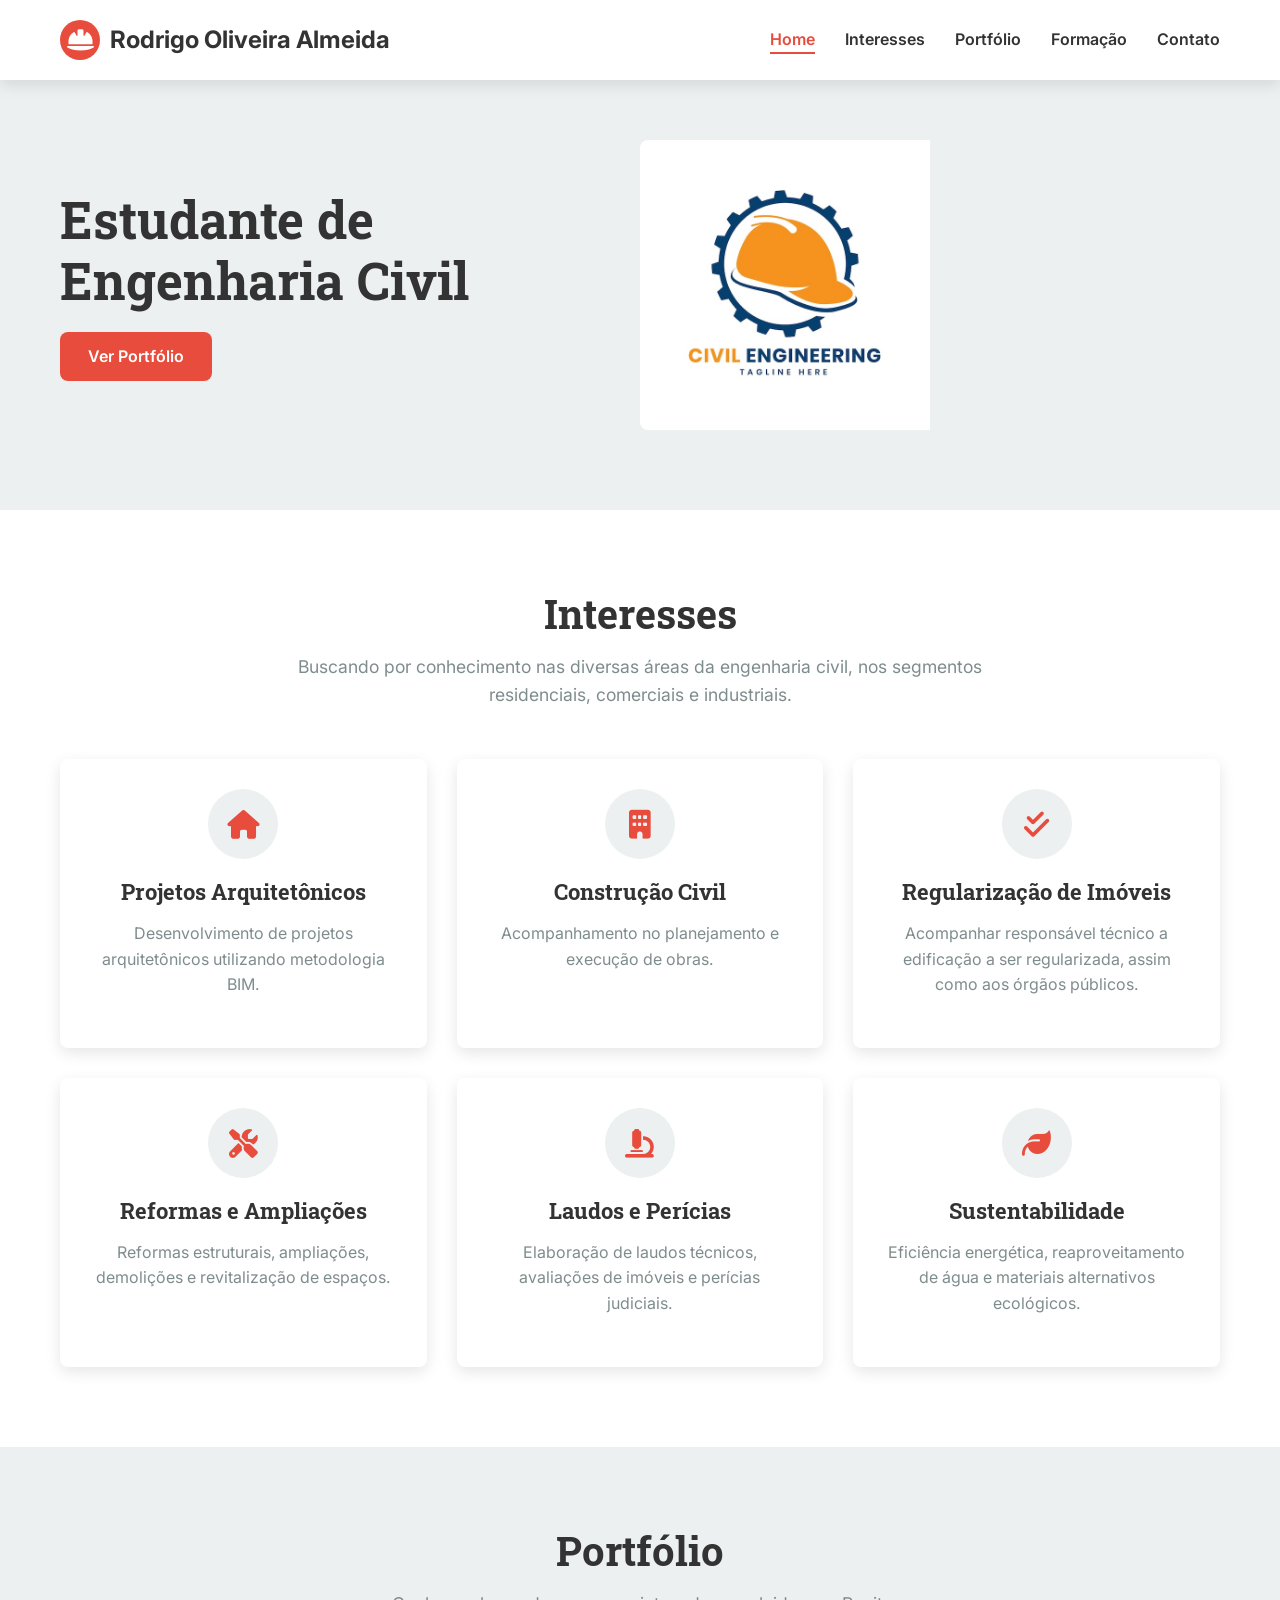
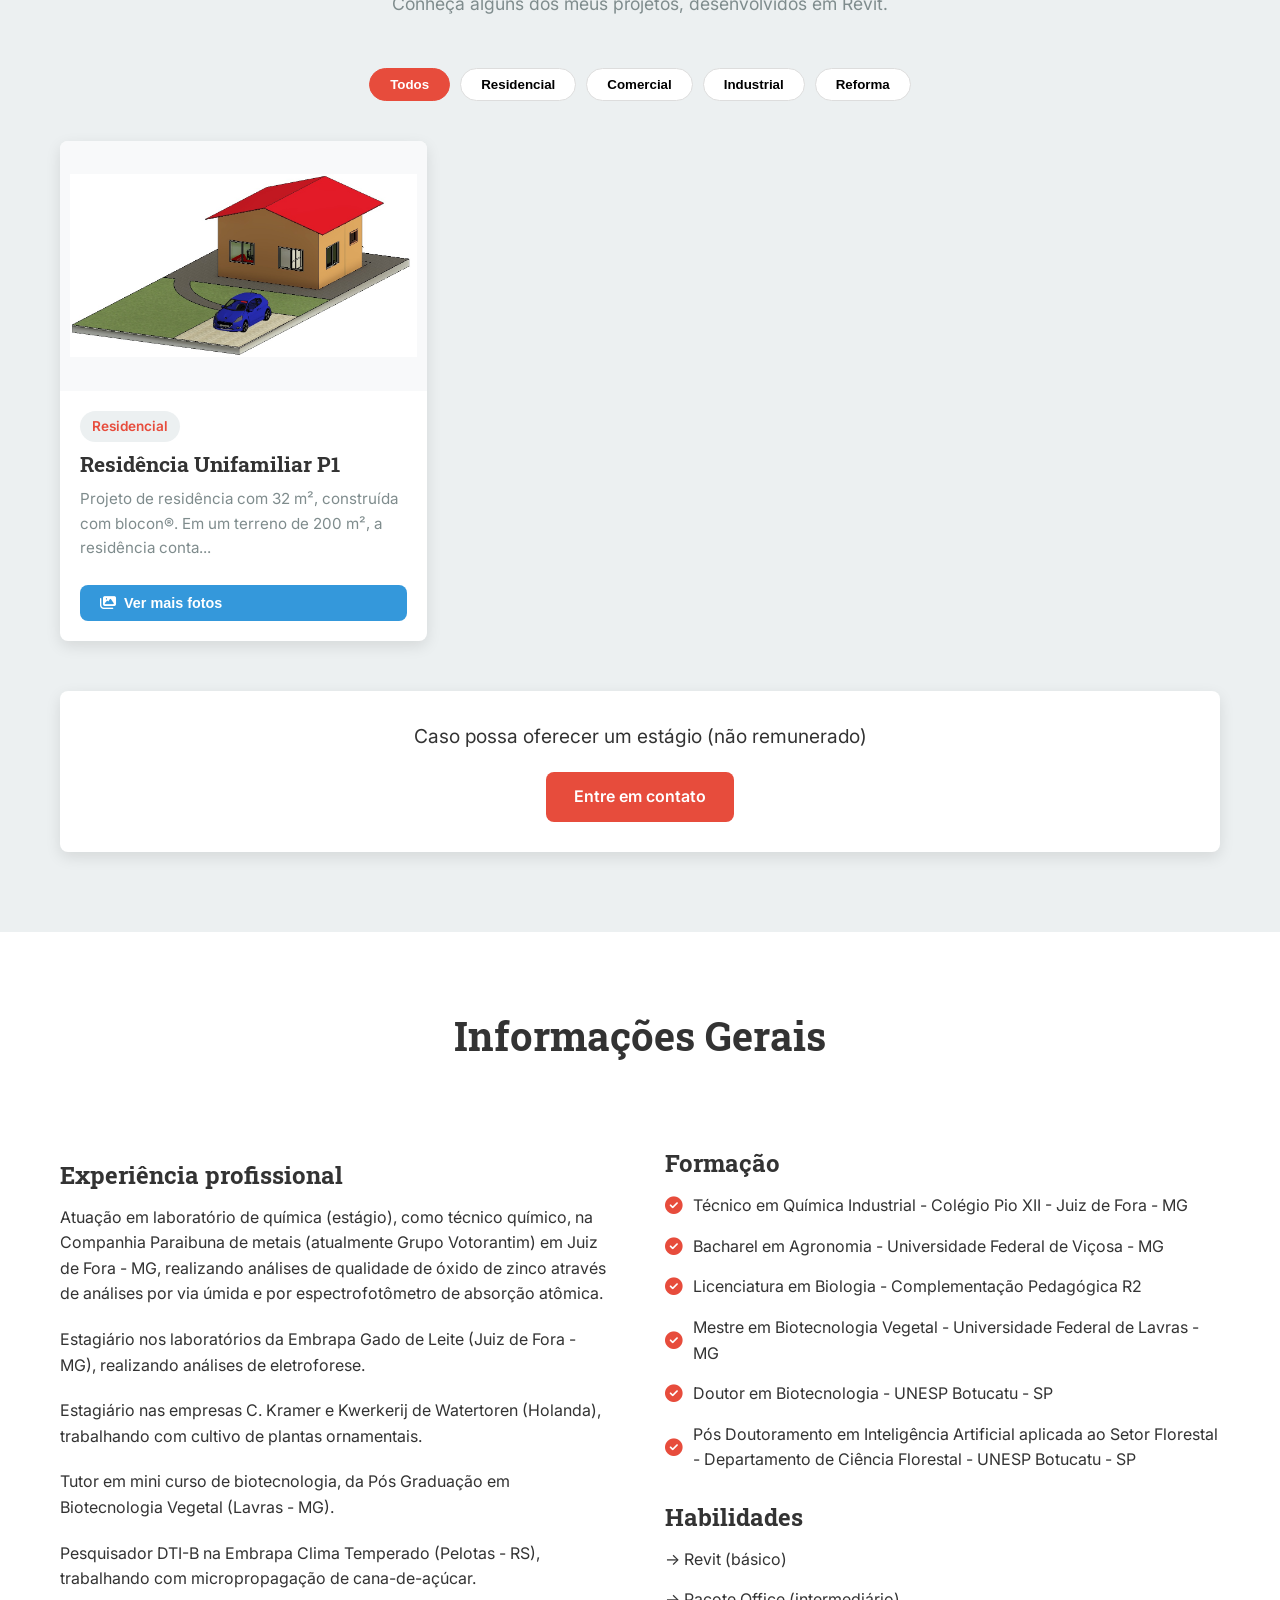
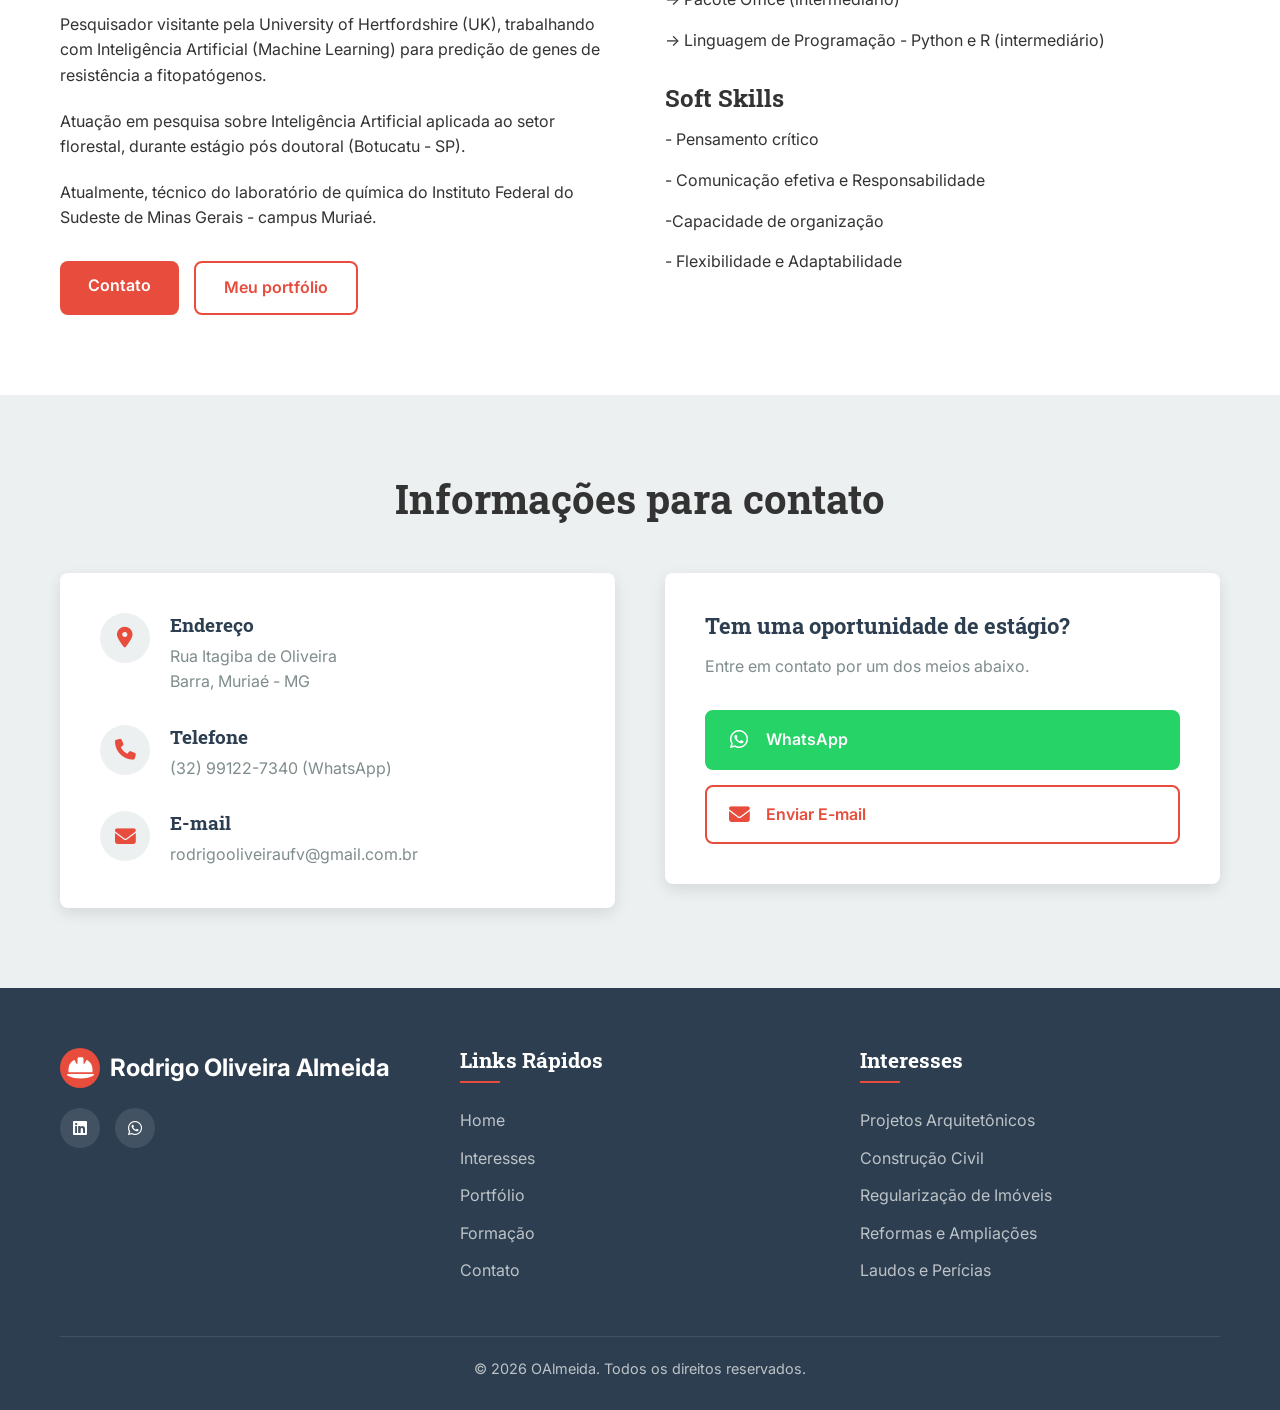
==== commit c2a3becd: "Update index.html" ====
--- a/index.html
+++ b/index.html
@@ -184,17 +184,21 @@
 
     <!-- Seção Sobre -->
     <!-- Seção Formação -->
+     
     <section id="sobre" class="about">
+        <div class="section-header">
+                        <!-- <h2 class="section-title">Formação <span class="highlight">Nós</span></h2> -->
+                        <h2 class="section-title">Informações Gerais</h2>
+                        <!-- <p class="section-subtitle">Expertise, compromisso e qualidade em cada projeto.</p> -->
+                        <!-- <p class="section-subtitle">Experiência profissional</p>-->
+                    </div>
         <div class="container">
+            
             <div class="about-content">
+                
                 <div class="about-text">
-                    <div class="section-header">
-                        <!-- <h2 class="section-title">Formação <span class="highlight">Nós</span></h2> -->
-                        <h2 class="section-title">Formação</h2>
-                        <!-- <p class="section-subtitle">Expertise, compromisso e qualidade em cada projeto.</p> -->
-                        <p class="section-subtitle">A seguir, minha experiência profissional e formação.</p>
-                    </div>
-
+                    <br><br>
+                    <h2>Experiência profissional</h2>
                     <div class="about-details">
                         <!-- <p>A <strong>EngCivilExcellence</strong> é uma empresa especializada em engenharia civil com
                             mais de 15 anos de experiência no mercado. Nosso compromisso é transformar ideias em
@@ -232,8 +236,7 @@
                         <p>Atualmente, técnico do laboratório de química do Instituto Federal do Sudeste de Minas Gerais
                             - campus
                             Muriaé.</p>
-
-                       
+                    </div>
 
                     <div class="about-cta">
                         <!-- <a href="#contato" class="btn btn-primary">Fale conosco</a> -->
@@ -243,47 +246,78 @@
                 </div>
 
                 <div class="about-image">
-					<div class="about-features">
-                            <div class="feature">
-                                <i class="fas fa-check-circle"></i>
-                                <!-- <span>Mais de 150 projetos entregues</span> -->
-                                <span>Técnico em Química Industrial - Colégio Pio XII - Juiz de Fora - MG</span>
-                            </div>
-                            <div class="feature">
-                                <i class="fas fa-check-circle"></i>
-                                <!-- <span>Equipe especializada e certificada</span> -->
-                                <span>Bacharel em Agronomia - Universidade Federal de Viçosa - MG</span>
-                            </div>
-                            <div class="feature">
-                                <i class="fas fa-check-circle"></i>
-                                <!-- <span>Equipe especializada e certificada</span> -->
-                                <span>Licenciatura em Biologia - Complementação Pedagógica R2</span>
-                            </div>
-                            <div class="feature">
-                                <i class="fas fa-check-circle"></i>
-                                <!-- <span>Compromisso com prazos e orçamentos</span> -->
-                                <span>Mestre em Biotecnologia Vegetal - Universidade Federal de Lavras - MG</span>
-                            </div>
-                            <div class="feature">
-                                <i class="fas fa-check-circle"></i>
-                                <!-- <span>Soluções sustentáveis e inovadoras</span> -->
-                                <span>Doutor em Biotecnologia - UNESP Botucatu - SP</span>
-                            </div>
-                            <div class="feature">
-                                <i class="fas fa-check-circle"></i>
-                                <!-- <span>Soluções sustentáveis e inovadoras</span> -->
-                                <span>Pós Doutoramento em Inteligência Artificial aplicada ao Setor Florestal -
-                                    Departamento de Ciência Florestal - UNESP Botucatu - SP</span>
-                            </div>
-                        </div>
+                    <div class="about-features">
+                        <h2>Formação</h2>
+                        <div class="feature">
+                            <i class="fas fa-check-circle"></i>
+                            <!-- <span>Mais de 150 projetos entregues</span> -->
+                            <span>Técnico em Química Industrial - Colégio Pio XII - Juiz de Fora - MG</span>
+                        </div>
+                        <div class="feature">
+                            <i class="fas fa-check-circle"></i>
+                            <!-- <span>Equipe especializada e certificada</span> -->
+                            <span>Bacharel em Agronomia - Universidade Federal de Viçosa - MG</span>
+                        </div>
+                        <div class="feature">
+                            <i class="fas fa-check-circle"></i>
+                            <!-- <span>Equipe especializada e certificada</span> -->
+                            <span>Licenciatura em Biologia - Complementação Pedagógica R2</span>
+                        </div>
+                        <div class="feature">
+                            <i class="fas fa-check-circle"></i>
+                            <!-- <span>Compromisso com prazos e orçamentos</span> -->
+                            <span>Mestre em Biotecnologia Vegetal - Universidade Federal de Lavras - MG</span>
+                        </div>
+                        <div class="feature">
+                            <i class="fas fa-check-circle"></i>
+                            <!-- <span>Soluções sustentáveis e inovadoras</span> -->
+                            <span>Doutor em Biotecnologia - UNESP Botucatu - SP</span>
+                        </div>
+                        <div class="feature">
+                            <i class="fas fa-check-circle"></i>
+                            <!-- <span>Soluções sustentáveis e inovadoras</span> -->
+                            <span>Pós Doutoramento em Inteligência Artificial aplicada ao Setor Florestal -
+                                Departamento de Ciência Florestal - UNESP Botucatu - SP</span>
+                        </div>
+                    </div>
+
+                    <div class="about-features">
+                        <h2>Habilidades</h2>
+                        <div class="feature">
+                            <span>-> Revit (básico)</span>
+                        </div>
+                        <div class="feature">
+                            <span>-> Pacote Office (intermediário)</span>
+                        </div>
+                        <div class="feature">
+                            <span>-> Linguagem de Programação - Python e R (intermediário)</span>
+                        </div>
+                    </div>
+    
+                    <div class="about-features">
+                        <h2>Soft Skills</h2>
+                        <div class="feature">
+                            <span>- Pensamento crítico</span>
+                        </div>
+                        <div class="feature">
+                            <span>- Comunicação efetiva e Responsabilidade</span>
+                        </div>
+                        <div class="feature">
+                            <span>-Capacidade de organização</span>
+                        </div>
+                        <div class="feature">
+                            <span>- Flexibilidade e Adaptabilidade</span>
+                        </div>
+
+                    </div>
+
                     <div class="image-frame">
-                        <img src="assets/images/engineer-profile.jpg" alt="Engenheiro Civil">
+                        <!--<img src="assets/images/engineer-profile.jpg" alt="Engenheiro Civil">-->
                         <!--
                         <div class="experience-badge">
                             <div class="years">15+</div>
                             <div class="years-text">Anos de Experiência</div>
-                        </div>
-			-->
+                        </div>-->
                     </div>
                 </div>
             </div>
@@ -456,7 +490,7 @@
                                 <rect x="14" y="12" width="7" height="9" rx="1" />
                                 <rect x="3" y="16" width="7" height="5" rx="1" />
                             </svg>
-                            Materiais e Custos
+                            Calcule os Custos deste Projeto
                         </a>
                     </div>
                     <p id="modalDescription">Projeto de residência com 32 m², construída com blocon®. Em um terreno de
